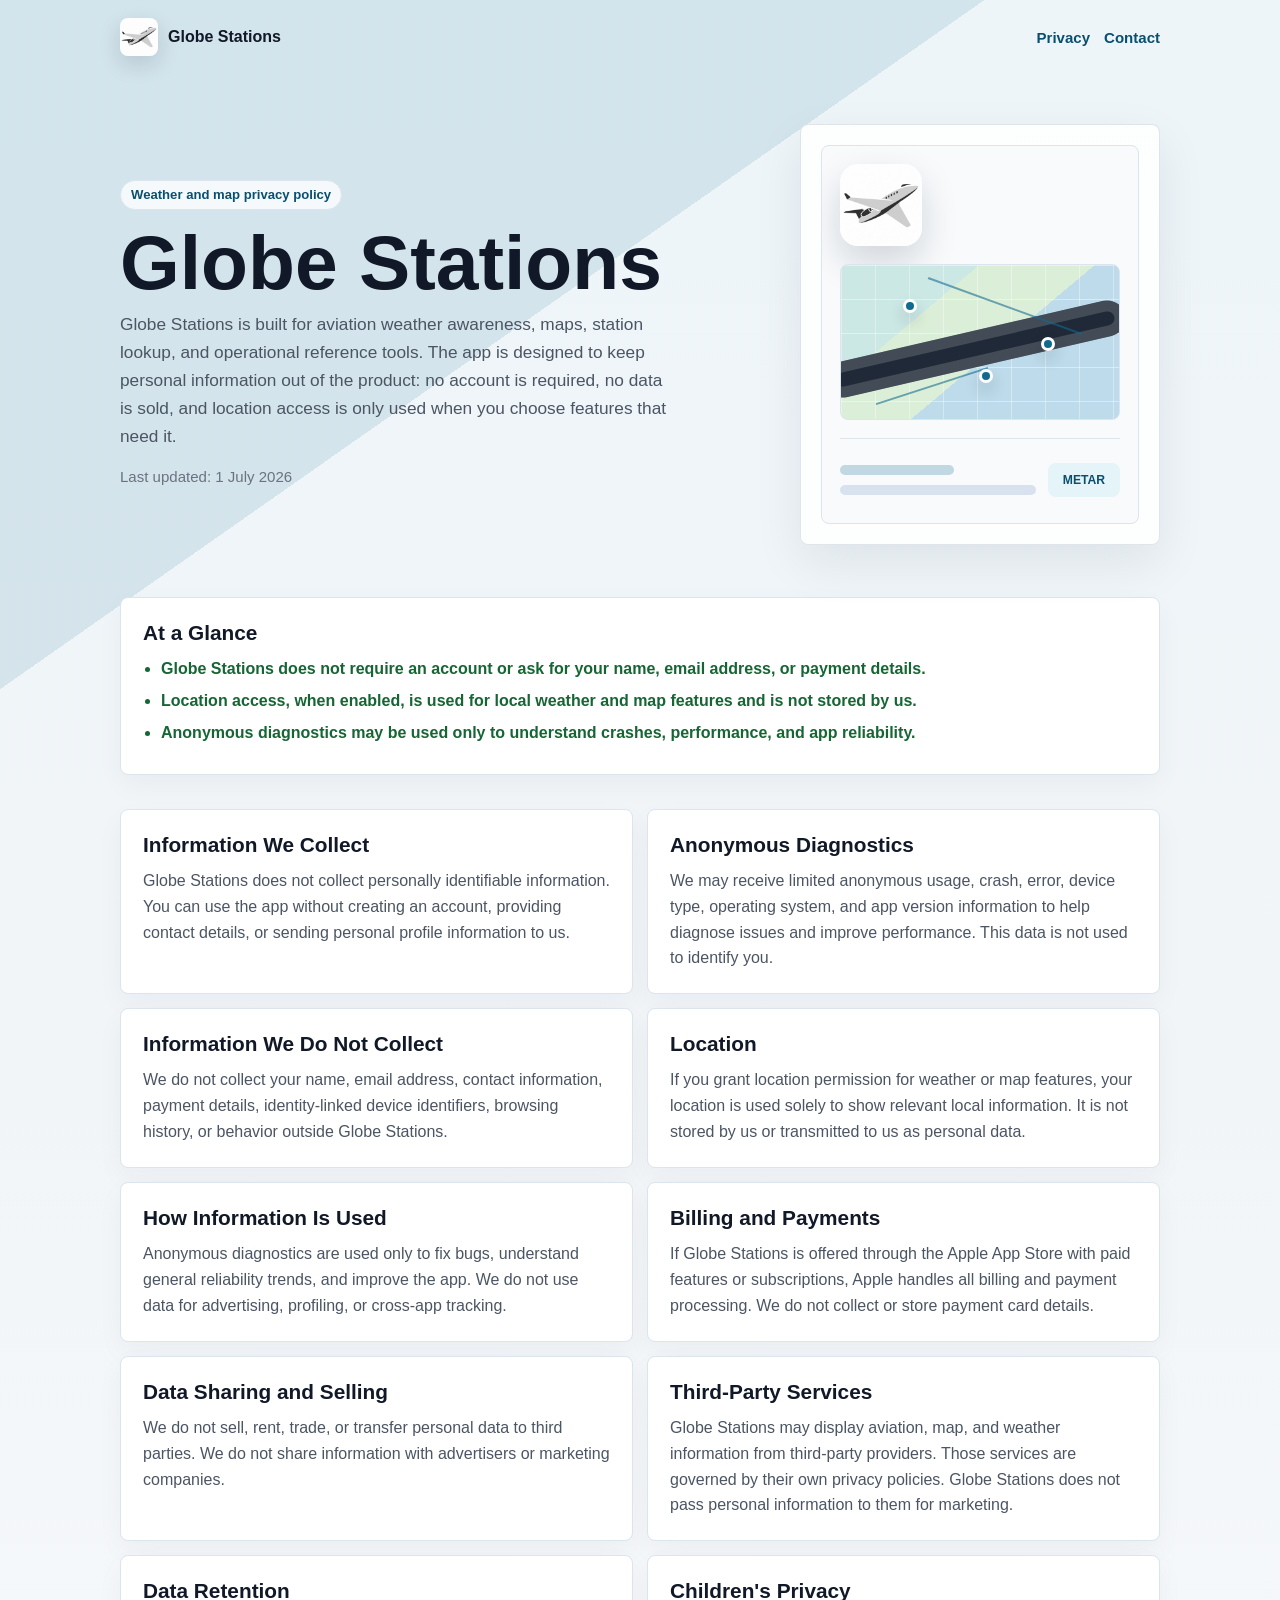
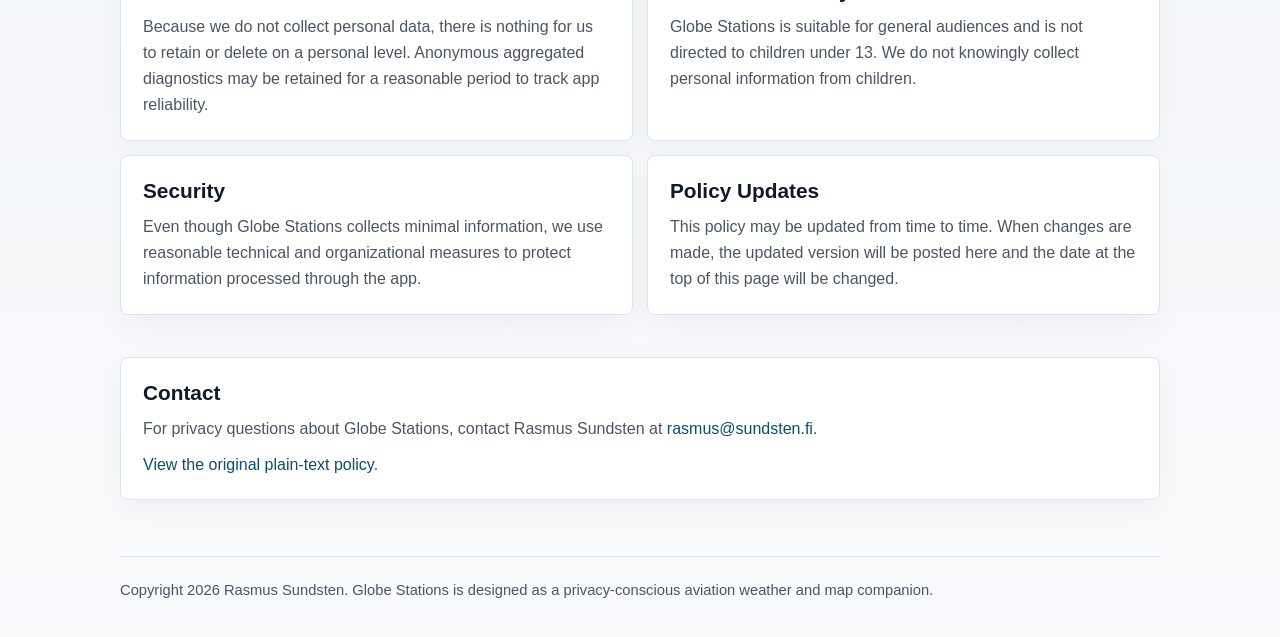
==== index.html @ 16907d54 "Add Globe Stations privacy landing page" ====
<!doctype html>
<html lang="en">
<head>
  <meta charset="utf-8">
  <meta name="viewport" content="width=device-width, initial-scale=1">
  <meta name="description" content="Globe Stations privacy policy and app information.">
  <title>Globe Stations Privacy Policy</title>
  <link rel="stylesheet" href="./styles.css">
</head>
<body>
  <header class="shell nav">
    <a class="brand" href="./" aria-label="Globe Stations home">
      <img src="./assets/stations-icon.png" alt="">
      <span>Globe Stations</span>
    </a>
    <nav class="nav-links" aria-label="Page">
      <a href="#privacy">Privacy</a>
      <a href="#contact">Contact</a>
    </nav>
  </header>

  <main>
    <section class="shell hero">
      <div class="hero-copy">
        <span class="pill">Weather and map privacy policy</span>
        <h1>Globe Stations</h1>
        <p class="lead">Globe Stations is built for aviation weather awareness, maps, station lookup, and operational reference tools. The app is designed to keep personal information out of the product: no account is required, no data is sold, and location access is only used when you choose features that need it.</p>
        <p class="meta">Last updated: 1 July 2026</p>
      </div>
      <aside class="device" aria-label="Globe Stations app preview">
        <div class="device-screen">
          <img class="app-icon" src="./assets/stations-icon.png" alt="Globe Stations app icon">
          <div class="map-preview" aria-hidden="true">
            <span class="route route-a"></span>
            <span class="route route-b"></span>
            <span class="station station-a"></span>
            <span class="station station-b"></span>
            <span class="station station-c"></span>
          </div>
          <div class="mock-row">
            <div>
              <div class="mock-line short"></div>
              <div class="mock-line"></div>
            </div>
            <div class="mock-badge">METAR</div>
          </div>
        </div>
      </aside>
    </section>

    <section class="shell band">
      <article class="card summary">
        <h2>At a Glance</h2>
        <ul>
          <li>Globe Stations does not require an account or ask for your name, email address, or payment details.</li>
          <li>Location access, when enabled, is used for local weather and map features and is not stored by us.</li>
          <li>Anonymous diagnostics may be used only to understand crashes, performance, and app reliability.</li>
        </ul>
      </article>
    </section>

    <section id="privacy" class="shell policy">
      <div class="grid">
        <article class="card">
          <h2>Information We Collect</h2>
          <p>Globe Stations does not collect personally identifiable information. You can use the app without creating an account, providing contact details, or sending personal profile information to us.</p>
        </article>
        <article class="card">
          <h2>Anonymous Diagnostics</h2>
          <p>We may receive limited anonymous usage, crash, error, device type, operating system, and app version information to help diagnose issues and improve performance. This data is not used to identify you.</p>
        </article>
        <article class="card">
          <h2>Information We Do Not Collect</h2>
          <p>We do not collect your name, email address, contact information, payment details, identity-linked device identifiers, browsing history, or behavior outside Globe Stations.</p>
        </article>
        <article class="card">
          <h2>Location</h2>
          <p>If you grant location permission for weather or map features, your location is used solely to show relevant local information. It is not stored by us or transmitted to us as personal data.</p>
        </article>
        <article class="card">
          <h2>How Information Is Used</h2>
          <p>Anonymous diagnostics are used only to fix bugs, understand general reliability trends, and improve the app. We do not use data for advertising, profiling, or cross-app tracking.</p>
        </article>
        <article class="card">
          <h2>Billing and Payments</h2>
          <p>If Globe Stations is offered through the Apple App Store with paid features or subscriptions, Apple handles all billing and payment processing. We do not collect or store payment card details.</p>
        </article>
        <article class="card">
          <h2>Data Sharing and Selling</h2>
          <p>We do not sell, rent, trade, or transfer personal data to third parties. We do not share information with advertisers or marketing companies.</p>
        </article>
        <article class="card">
          <h2>Third-Party Services</h2>
          <p>Globe Stations may display aviation, map, and weather information from third-party providers. Those services are governed by their own privacy policies. Globe Stations does not pass personal information to them for marketing.</p>
        </article>
        <article class="card">
          <h2>Data Retention</h2>
          <p>Because we do not collect personal data, there is nothing for us to retain or delete on a personal level. Anonymous aggregated diagnostics may be retained for a reasonable period to track app reliability.</p>
        </article>
        <article class="card">
          <h2>Children's Privacy</h2>
          <p>Globe Stations is suitable for general audiences and is not directed to children under 13. We do not knowingly collect personal information from children.</p>
        </article>
        <article class="card">
          <h2>Security</h2>
          <p>Even though Globe Stations collects minimal information, we use reasonable technical and organizational measures to protect information processed through the app.</p>
        </article>
        <article class="card">
          <h2>Policy Updates</h2>
          <p>This policy may be updated from time to time. When changes are made, the updated version will be posted here and the date at the top of this page will be changed.</p>
        </article>
      </div>
    </section>

    <section id="contact" class="shell contact">
      <article class="card">
        <h2>Contact</h2>
        <p>For privacy questions about Globe Stations, contact Rasmus Sundsten at <a href="mailto:rasmus@sundsten.fi">rasmus@sundsten.fi</a>.</p>
        <p class="source-link"><a href="./privacy_policy.txt">View the original plain-text policy</a>.</p>
      </article>
    </section>
  </main>

  <footer class="shell footer">
    <p>Copyright 2026 Rasmus Sundsten. Globe Stations is designed as a privacy-conscious aviation weather and map companion.</p>
  </footer>
</body>
</html>
---- styles.css ----
:root {
  color-scheme: light;
  --bg: #f2f5f8;
  --panel: #ffffff;
  --ink: #111827;
  --muted: #4b5563;
  --soft: #6b7280;
  --line: #dce4ee;
  --accent: #126a8f;
  --accent-strong: #0a4f6f;
  --ok: #166534;
  --sky: #d9edf7;
  --runway: #1f2937;
  --shadow: 0 18px 50px rgba(15, 23, 42, 0.08);
}

* {
  box-sizing: border-box;
}

html {
  scroll-behavior: smooth;
}

body {
  margin: 0;
  font-family: -apple-system, BlinkMacSystemFont, "SF Pro Text", "Segoe UI", Roboto, Arial, sans-serif;
  background:
    linear-gradient(145deg, rgba(18, 106, 143, 0.12) 0 22%, transparent 22% 100%),
    linear-gradient(180deg, #edf5f9 0%, var(--bg) 48%, #f8fafc 100%);
  color: var(--ink);
}

a {
  color: var(--accent-strong);
  text-decoration: none;
}

a:hover {
  text-decoration: underline;
}

.shell {
  width: min(1040px, calc(100% - 32px));
  margin: 0 auto;
}

.nav {
  display: flex;
  align-items: center;
  justify-content: space-between;
  gap: 16px;
  padding: 18px 0;
}

.brand,
.nav-links {
  display: inline-flex;
  align-items: center;
}

.brand {
  gap: 10px;
  color: var(--ink);
  font-weight: 800;
}

.brand img {
  width: 38px;
  height: 38px;
  border-radius: 8px;
  box-shadow: 0 8px 22px rgba(15, 23, 42, 0.14);
}

.nav-links {
  gap: 14px;
  font-size: 0.94rem;
  font-weight: 750;
}

.hero {
  display: grid;
  grid-template-columns: minmax(0, 1.1fr) minmax(260px, 0.9fr);
  gap: 28px;
  align-items: center;
  padding: 50px 0 34px;
}

.hero-copy {
  min-width: 0;
}

.pill {
  display: inline-flex;
  align-items: center;
  min-height: 30px;
  padding: 0 10px;
  border: 1px solid var(--line);
  border-radius: 999px;
  background: rgba(255, 255, 255, 0.78);
  color: var(--accent-strong);
  font-size: 0.82rem;
  font-weight: 800;
}

h1 {
  margin: 16px 0 12px;
  font-size: clamp(2.35rem, 6vw, 4.8rem);
  line-height: 0.95;
  letter-spacing: 0;
}

h2 {
  margin: 0 0 10px;
  font-size: 1.3rem;
  line-height: 1.25;
}

p,
li {
  color: var(--muted);
  line-height: 1.62;
}

p {
  margin: 0;
}

.lead {
  max-width: 680px;
  font-size: 1.08rem;
}

.meta {
  margin-top: 14px;
  color: var(--soft);
  font-size: 0.94rem;
}

.device {
  justify-self: end;
  width: min(100%, 360px);
  border: 1px solid rgba(148, 163, 184, 0.28);
  border-radius: 8px;
  background: rgba(255, 255, 255, 0.84);
  box-shadow: var(--shadow);
  padding: 20px;
}

.device-screen {
  overflow: hidden;
  border: 1px solid var(--line);
  border-radius: 8px;
  background: #f8fafc;
  padding: 18px;
}

.app-icon {
  width: 82px;
  height: 82px;
  border-radius: 18px;
  display: block;
  margin-bottom: 18px;
  box-shadow: 0 16px 36px rgba(15, 23, 42, 0.16);
}

.map-preview {
  position: relative;
  min-height: 156px;
  overflow: hidden;
  border: 1px solid var(--line);
  border-radius: 8px;
  background:
    linear-gradient(90deg, rgba(255, 255, 255, 0.36) 1px, transparent 1px),
    linear-gradient(rgba(255, 255, 255, 0.42) 1px, transparent 1px),
    linear-gradient(140deg, #cbe8e5 0 30%, #dbeed7 30% 55%, #bddbea 55% 100%);
  background-size: 34px 34px, 34px 34px, auto;
}

.map-preview::before {
  content: "";
  position: absolute;
  left: -20px;
  right: -10px;
  top: 66px;
  height: 36px;
  transform: rotate(-13deg);
  border-radius: 999px;
  background: var(--runway);
  box-shadow: inset 0 0 0 11px rgba(255, 255, 255, 0.16);
}

.route {
  position: absolute;
  display: block;
  height: 2px;
  border-radius: 999px;
  background: rgba(18, 106, 143, 0.58);
}

.route-a {
  width: 164px;
  left: 82px;
  top: 40px;
  transform: rotate(20deg);
}

.route-b {
  width: 118px;
  left: 32px;
  bottom: 32px;
  transform: rotate(-18deg);
}

.station {
  position: absolute;
  display: block;
  width: 14px;
  height: 14px;
  border: 3px solid #fff;
  border-radius: 999px;
  background: var(--accent);
  box-shadow: 0 8px 16px rgba(15, 23, 42, 0.18);
}

.station-a {
  left: 62px;
  top: 34px;
}

.station-b {
  right: 64px;
  top: 72px;
}

.station-c {
  left: 138px;
  bottom: 36px;
}

.mock-line {
  height: 10px;
  margin: 10px 0;
  border-radius: 999px;
  background: #d8e2ef;
}

.mock-line.short {
  width: 58%;
  background: rgba(18, 106, 143, 0.24);
}

.mock-row {
  display: grid;
  grid-template-columns: 1fr 72px;
  gap: 12px;
  align-items: center;
  margin-top: 18px;
  padding-top: 16px;
  border-top: 1px solid var(--line);
}

.mock-badge {
  min-height: 34px;
  display: grid;
  place-items: center;
  border-radius: 8px;
  background: #e5f4f8;
  color: var(--accent-strong);
  font-size: 0.76rem;
  font-weight: 850;
}

.band {
  padding: 18px 0;
}

.card {
  background: var(--panel);
  border: 1px solid var(--line);
  border-radius: 8px;
  padding: 22px;
  box-shadow: 0 10px 28px rgba(15, 23, 42, 0.04);
}

.summary ul {
  margin: 8px 0 0;
  padding-left: 18px;
}

.summary li {
  margin: 6px 0;
  color: var(--ok);
  font-weight: 700;
}

.grid {
  display: grid;
  grid-template-columns: repeat(2, minmax(0, 1fr));
  gap: 14px;
}

.policy {
  display: grid;
  gap: 14px;
  padding: 16px 0 42px;
}

.contact {
  margin-bottom: 56px;
}

.source-link {
  margin-top: 10px;
}

.footer {
  border-top: 1px solid var(--line);
  padding: 22px 0 34px;
  color: var(--soft);
  font-size: 0.92rem;
}

@media (max-width: 780px) {
  .shell {
    width: min(100% - 28px, 1040px);
  }

  .nav {
    align-items: flex-start;
  }

  .nav-links {
    padding-top: 9px;
  }

  .hero {
    grid-template-columns: 1fr;
    padding-top: 30px;
  }

  .device {
    justify-self: stretch;
    width: 100%;
  }

  .grid {
    grid-template-columns: 1fr;
  }

  h1 {
    font-size: clamp(2.7rem, 14vw, 4.1rem);
  }
}
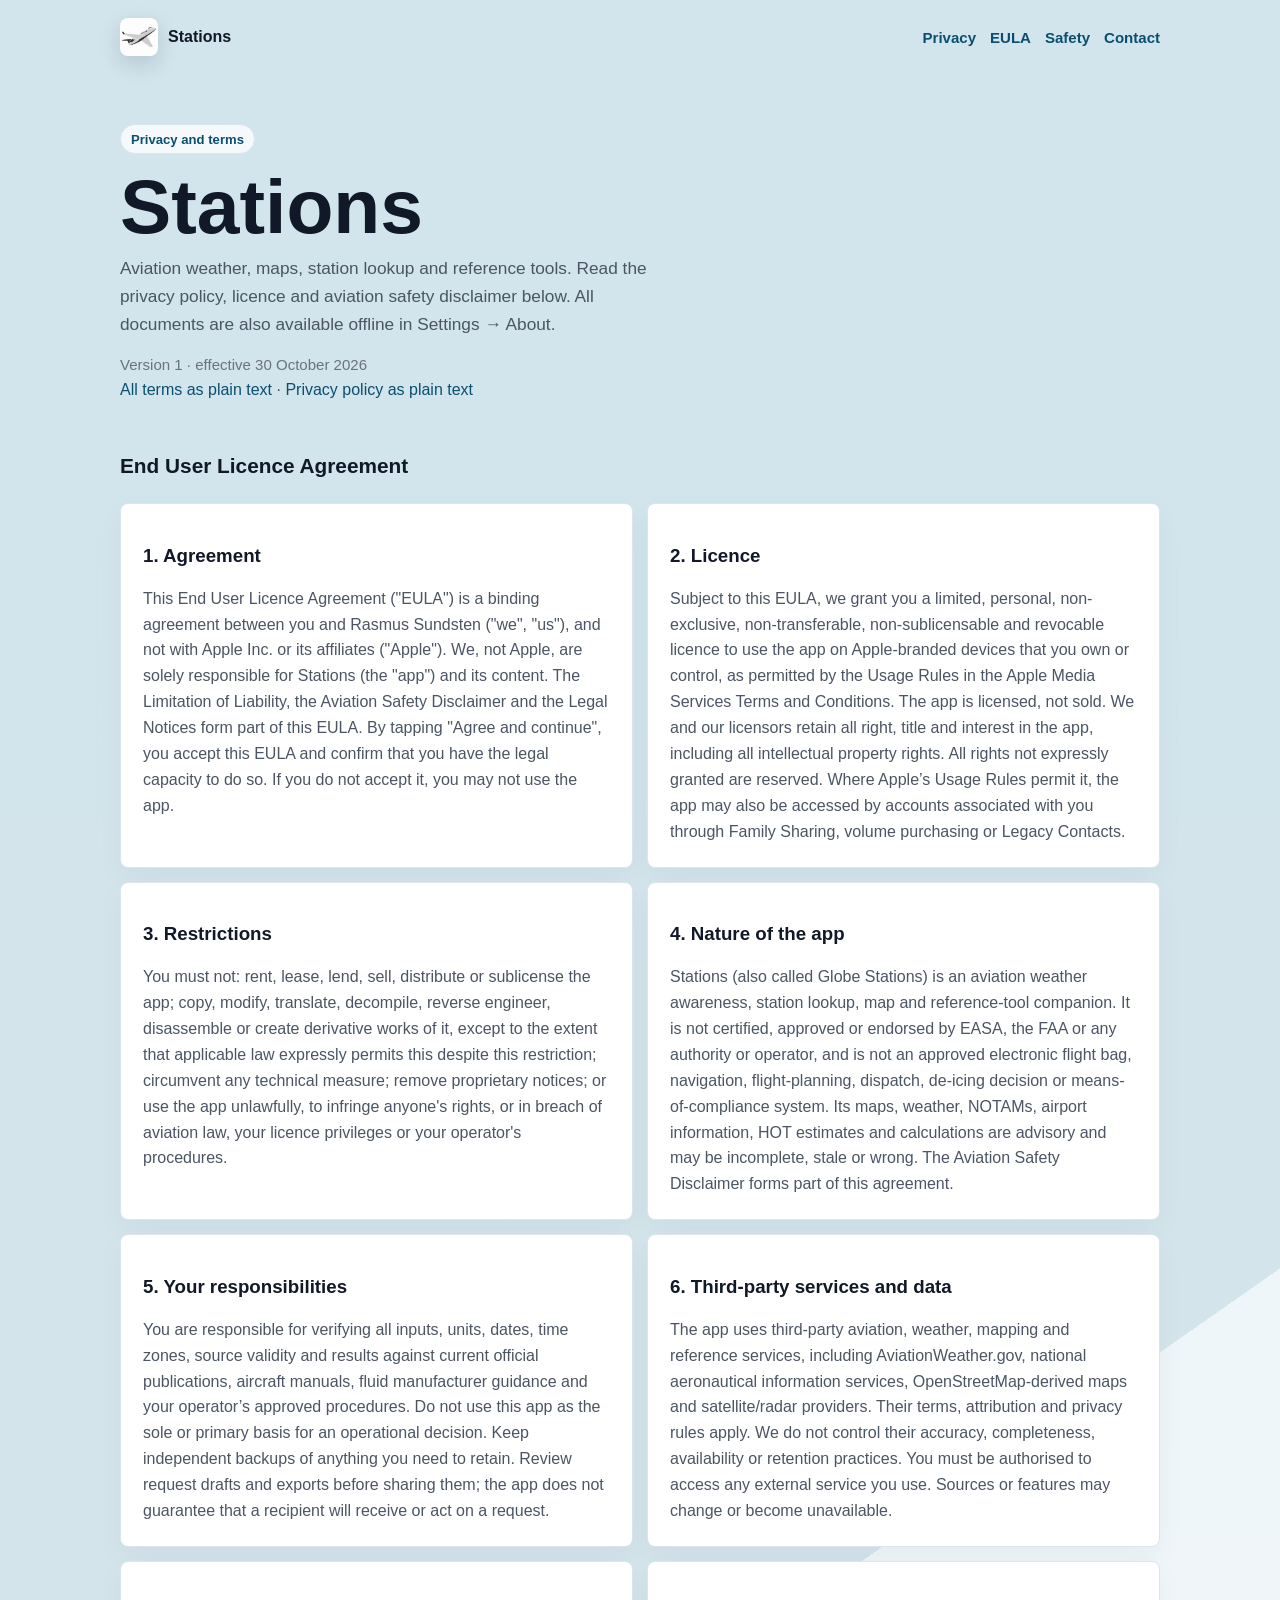
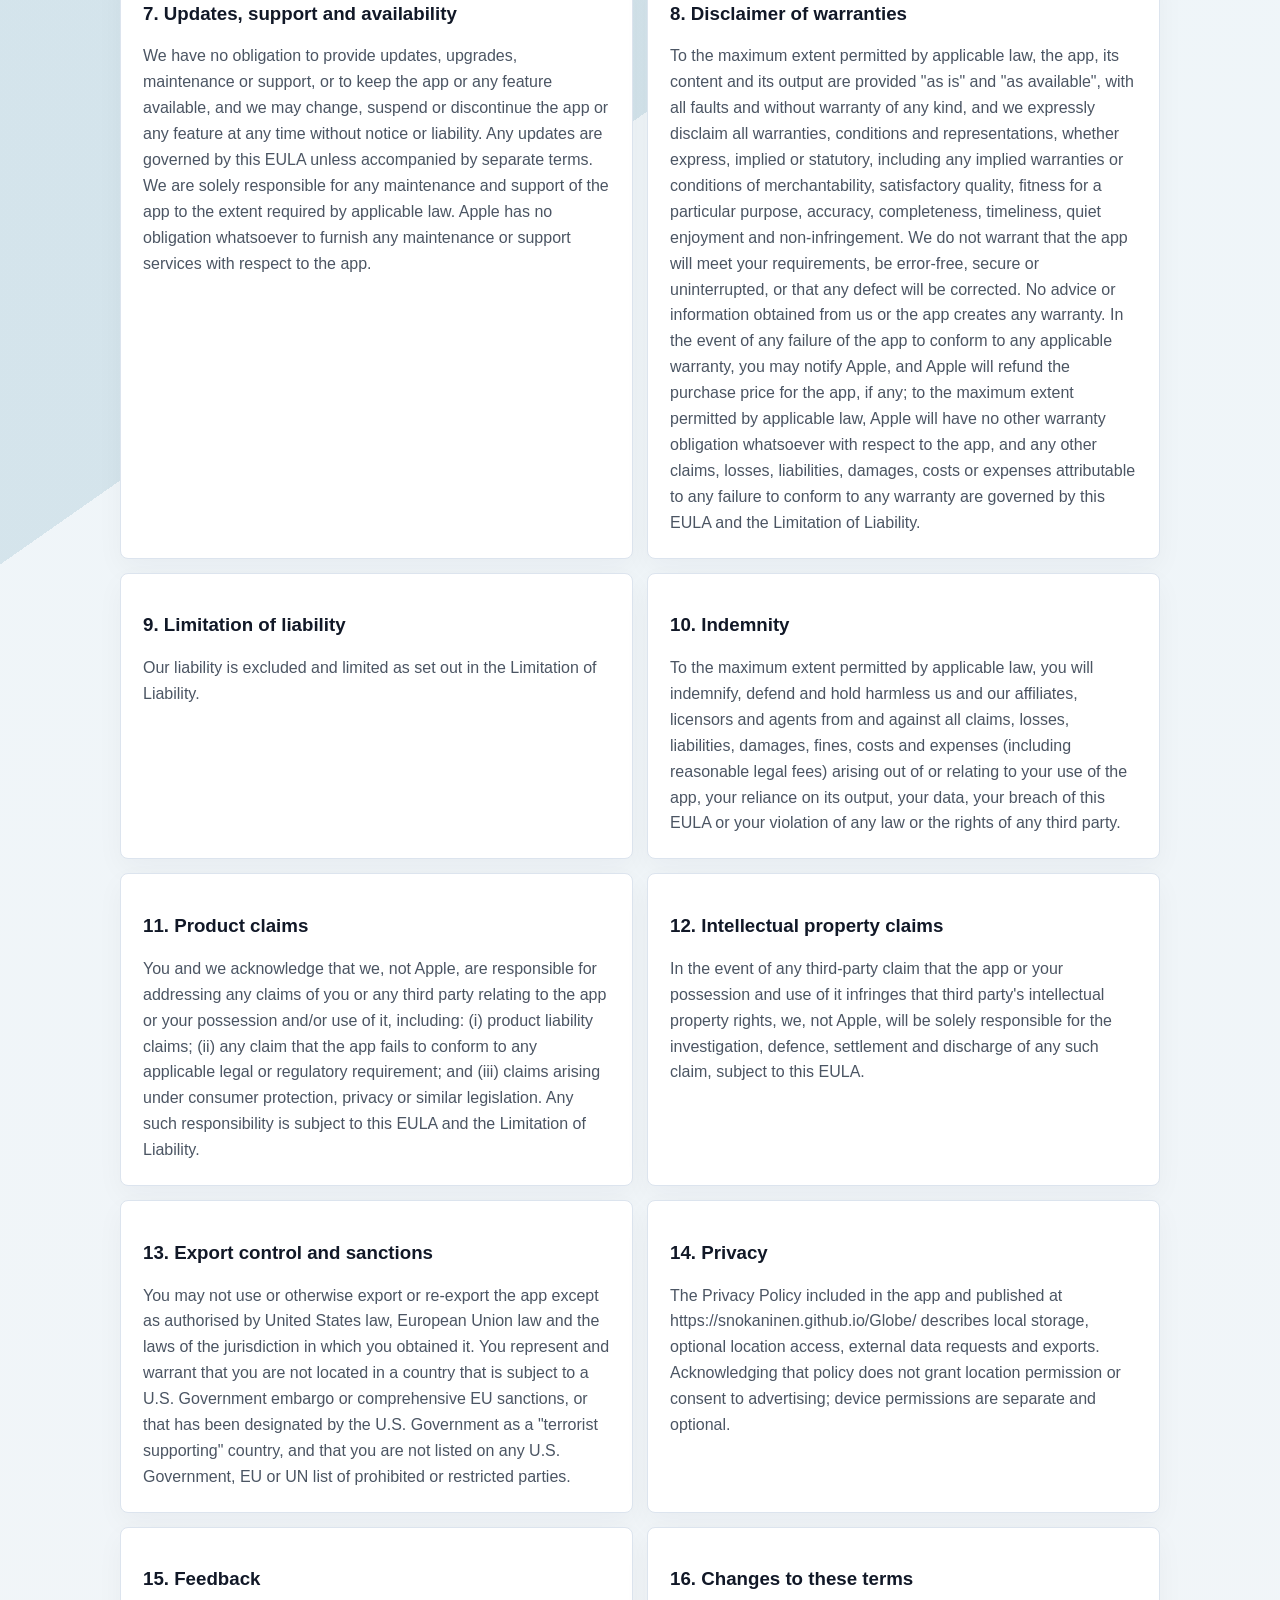
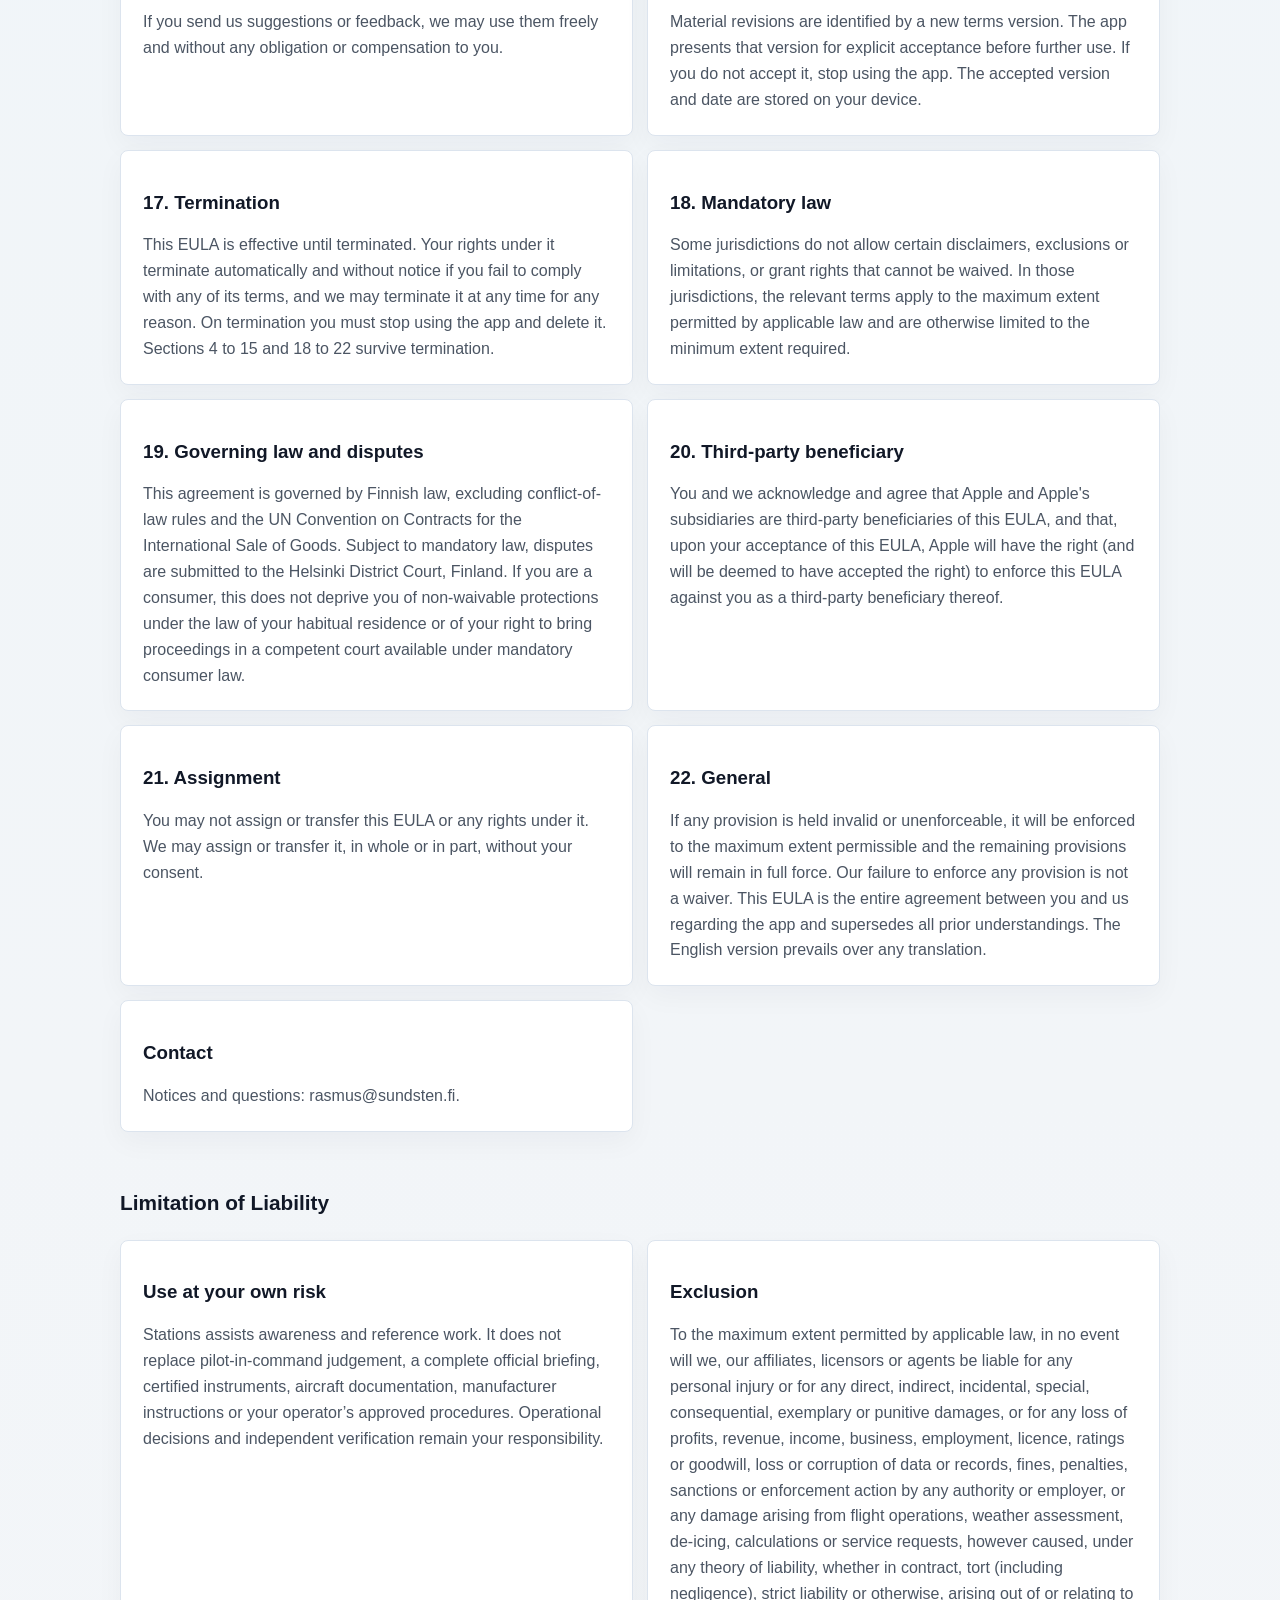
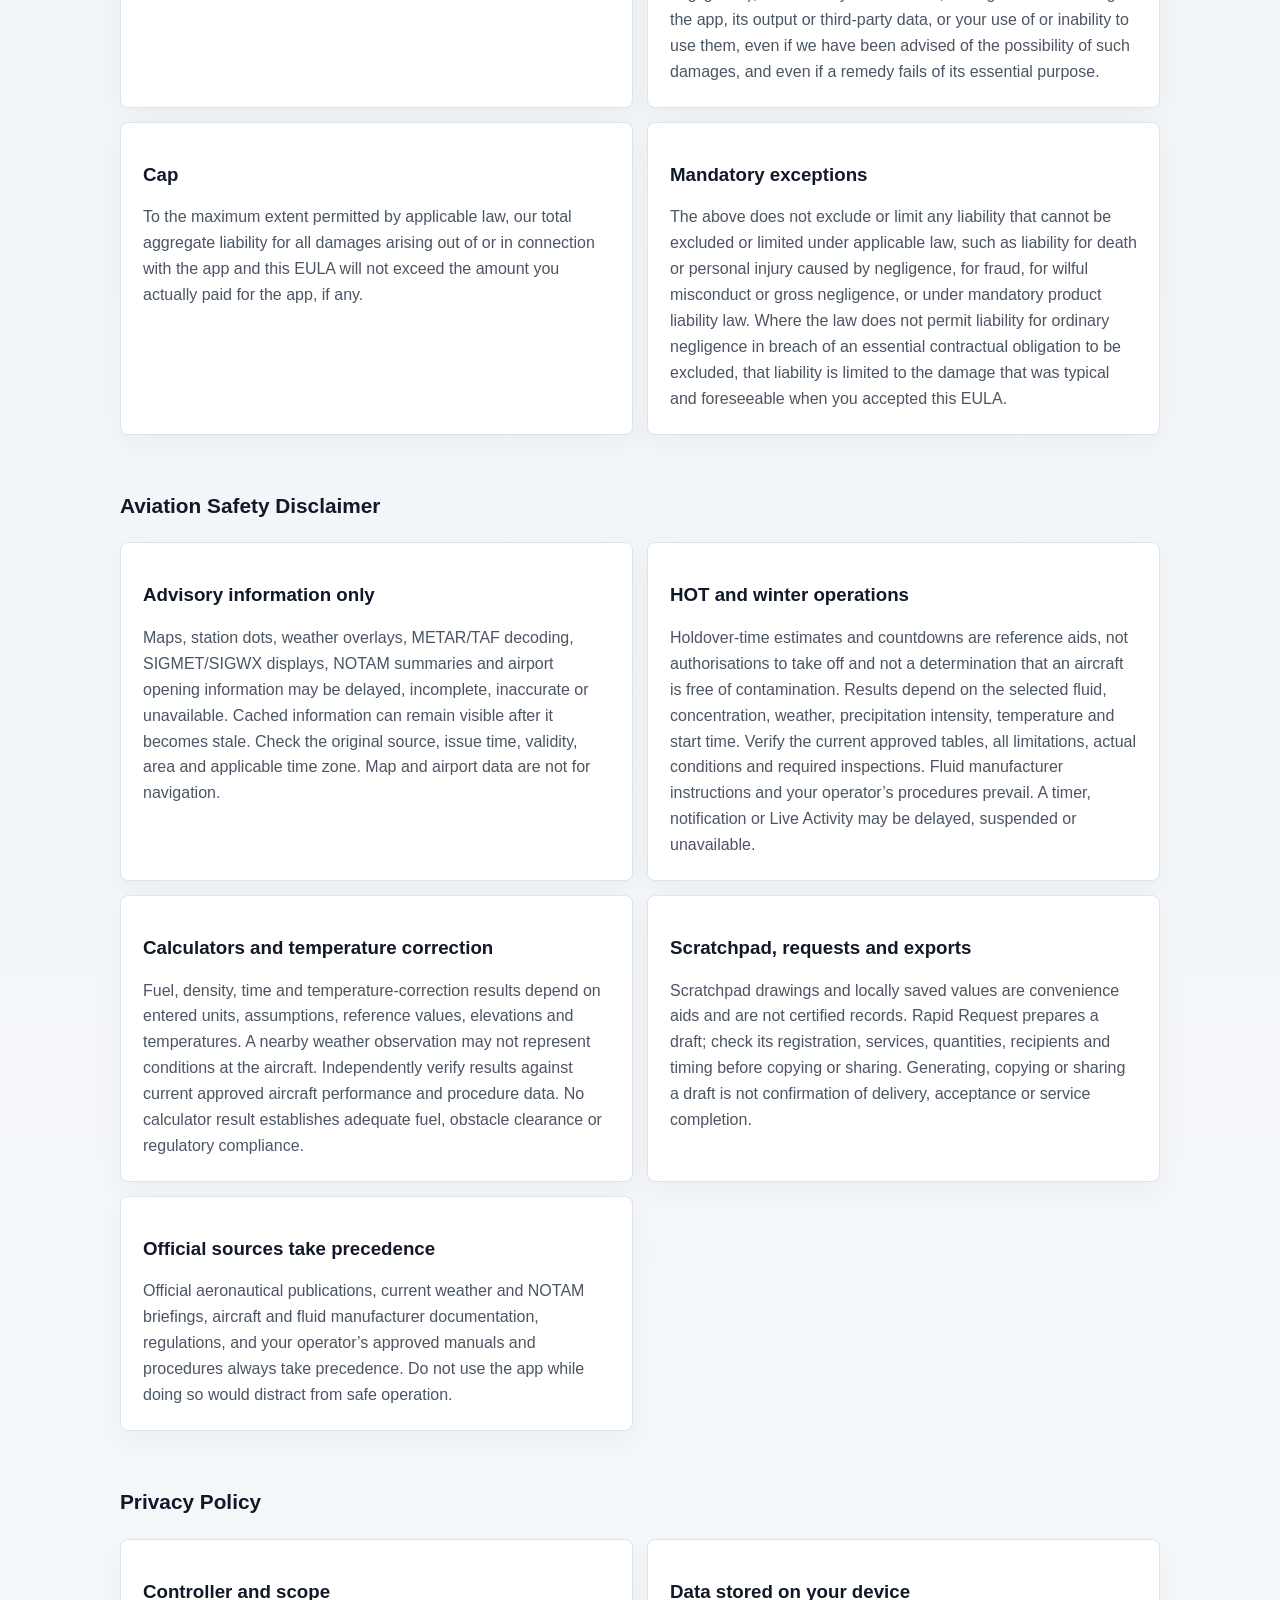
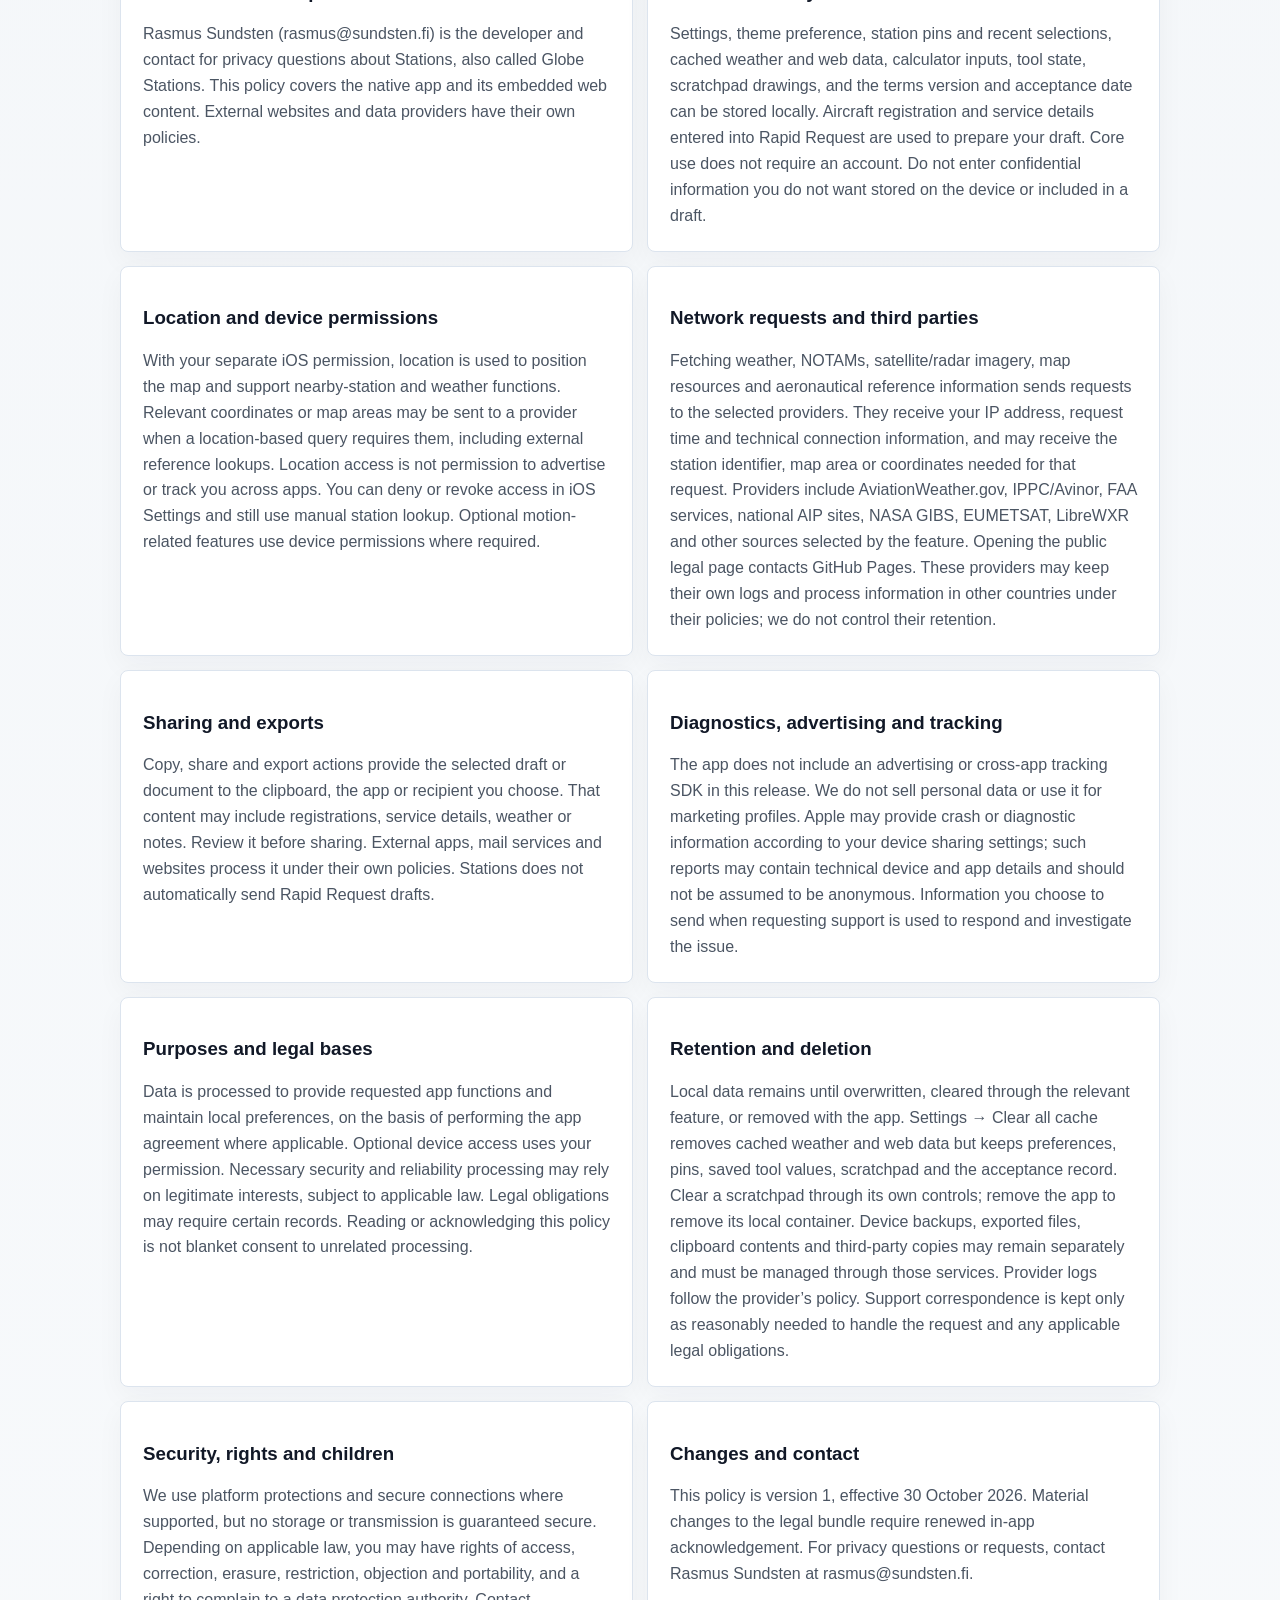
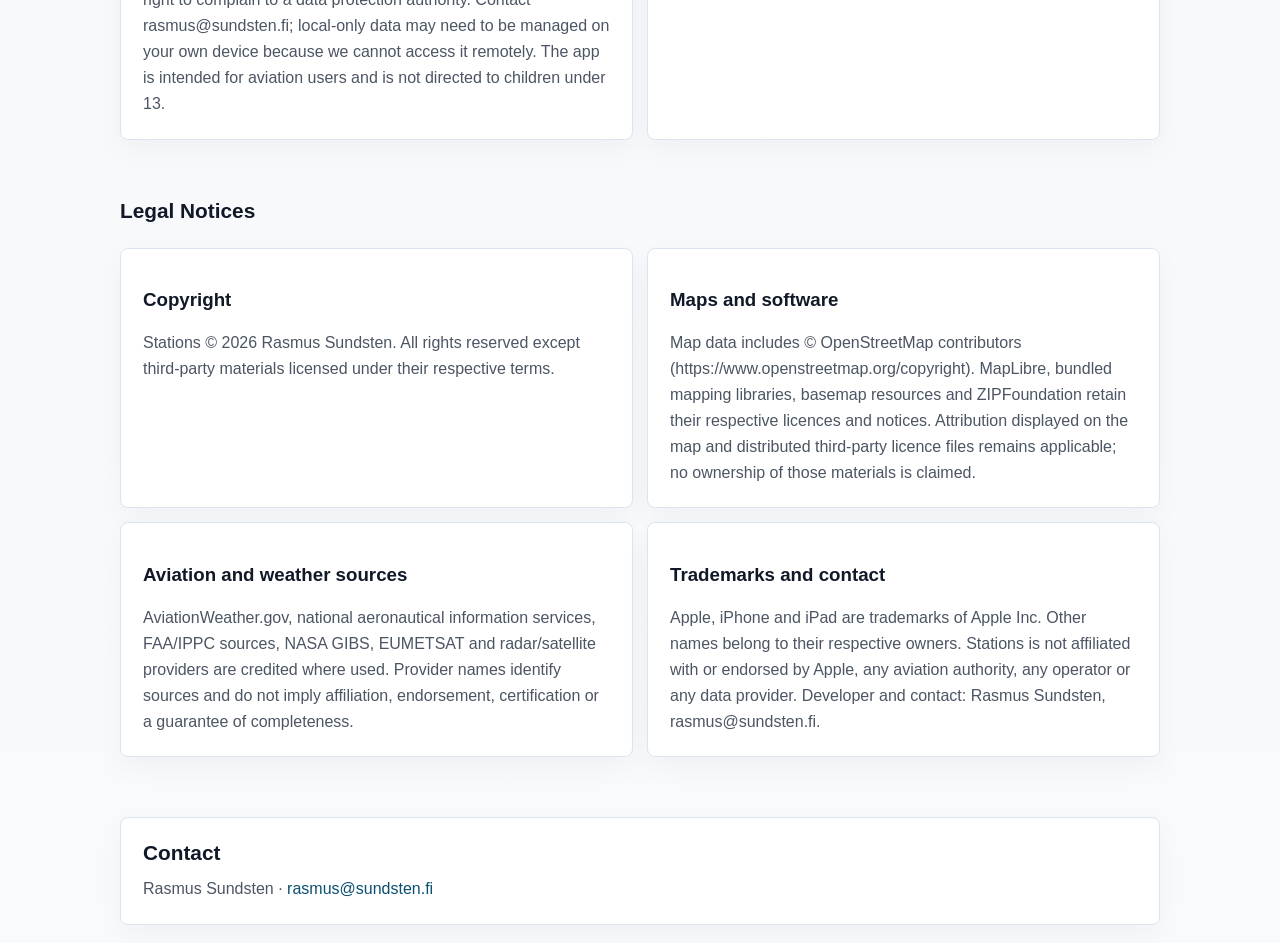
==== commit d9f557c6: "Publish versioned Stations privacy policy, EULA and aviation disclaimer" ====
--- a/index.html
+++ b/index.html
@@ -1,128 +1 @@
-<!doctype html>
-<html lang="en">
-<head>
-  <meta charset="utf-8">
-  <meta name="viewport" content="width=device-width, initial-scale=1">
-  <meta name="description" content="Globe Stations privacy policy and app information.">
-  <title>Globe Stations Privacy Policy</title>
-  <link rel="stylesheet" href="./styles.css">
-</head>
-<body>
-  <header class="shell nav">
-    <a class="brand" href="./" aria-label="Globe Stations home">
-      <img src="./assets/stations-icon.png" alt="">
-      <span>Globe Stations</span>
-    </a>
-    <nav class="nav-links" aria-label="Page">
-      <a href="#privacy">Privacy</a>
-      <a href="#contact">Contact</a>
-    </nav>
-  </header>
-
-  <main>
-    <section class="shell hero">
-      <div class="hero-copy">
-        <span class="pill">Weather and map privacy policy</span>
-        <h1>Globe Stations</h1>
-        <p class="lead">Globe Stations is built for aviation weather awareness, maps, station lookup, and operational reference tools. The app is designed to keep personal information out of the product: no account is required, no data is sold, and location access is only used when you choose features that need it.</p>
-        <p class="meta">Last updated: 1 July 2026</p>
-      </div>
-      <aside class="device" aria-label="Globe Stations app preview">
-        <div class="device-screen">
-          <img class="app-icon" src="./assets/stations-icon.png" alt="Globe Stations app icon">
-          <div class="map-preview" aria-hidden="true">
-            <span class="route route-a"></span>
-            <span class="route route-b"></span>
-            <span class="station station-a"></span>
-            <span class="station station-b"></span>
-            <span class="station station-c"></span>
-          </div>
-          <div class="mock-row">
-            <div>
-              <div class="mock-line short"></div>
-              <div class="mock-line"></div>
-            </div>
-            <div class="mock-badge">METAR</div>
-          </div>
-        </div>
-      </aside>
-    </section>
-
-    <section class="shell band">
-      <article class="card summary">
-        <h2>At a Glance</h2>
-        <ul>
-          <li>Globe Stations does not require an account or ask for your name, email address, or payment details.</li>
-          <li>Location access, when enabled, is used for local weather and map features and is not stored by us.</li>
-          <li>Anonymous diagnostics may be used only to understand crashes, performance, and app reliability.</li>
-        </ul>
-      </article>
-    </section>
-
-    <section id="privacy" class="shell policy">
-      <div class="grid">
-        <article class="card">
-          <h2>Information We Collect</h2>
-          <p>Globe Stations does not collect personally identifiable information. You can use the app without creating an account, providing contact details, or sending personal profile information to us.</p>
-        </article>
-        <article class="card">
-          <h2>Anonymous Diagnostics</h2>
-          <p>We may receive limited anonymous usage, crash, error, device type, operating system, and app version information to help diagnose issues and improve performance. This data is not used to identify you.</p>
-        </article>
-        <article class="card">
-          <h2>Information We Do Not Collect</h2>
-          <p>We do not collect your name, email address, contact information, payment details, identity-linked device identifiers, browsing history, or behavior outside Globe Stations.</p>
-        </article>
-        <article class="card">
-          <h2>Location</h2>
-          <p>If you grant location permission for weather or map features, your location is used solely to show relevant local information. It is not stored by us or transmitted to us as personal data.</p>
-        </article>
-        <article class="card">
-          <h2>How Information Is Used</h2>
-          <p>Anonymous diagnostics are used only to fix bugs, understand general reliability trends, and improve the app. We do not use data for advertising, profiling, or cross-app tracking.</p>
-        </article>
-        <article class="card">
-          <h2>Billing and Payments</h2>
-          <p>If Globe Stations is offered through the Apple App Store with paid features or subscriptions, Apple handles all billing and payment processing. We do not collect or store payment card details.</p>
-        </article>
-        <article class="card">
-          <h2>Data Sharing and Selling</h2>
-          <p>We do not sell, rent, trade, or transfer personal data to third parties. We do not share information with advertisers or marketing companies.</p>
-        </article>
-        <article class="card">
-          <h2>Third-Party Services</h2>
-          <p>Globe Stations may display aviation, map, and weather information from third-party providers. Those services are governed by their own privacy policies. Globe Stations does not pass personal information to them for marketing.</p>
-        </article>
-        <article class="card">
-          <h2>Data Retention</h2>
-          <p>Because we do not collect personal data, there is nothing for us to retain or delete on a personal level. Anonymous aggregated diagnostics may be retained for a reasonable period to track app reliability.</p>
-        </article>
-        <article class="card">
-          <h2>Children's Privacy</h2>
-          <p>Globe Stations is suitable for general audiences and is not directed to children under 13. We do not knowingly collect personal information from children.</p>
-        </article>
-        <article class="card">
-          <h2>Security</h2>
-          <p>Even though Globe Stations collects minimal information, we use reasonable technical and organizational measures to protect information processed through the app.</p>
-        </article>
-        <article class="card">
-          <h2>Policy Updates</h2>
-          <p>This policy may be updated from time to time. When changes are made, the updated version will be posted here and the date at the top of this page will be changed.</p>
-        </article>
-      </div>
-    </section>
-
-    <section id="contact" class="shell contact">
-      <article class="card">
-        <h2>Contact</h2>
-        <p>For privacy questions about Globe Stations, contact Rasmus Sundsten at <a href="mailto:rasmus@sundsten.fi">rasmus@sundsten.fi</a>.</p>
-        <p class="source-link"><a href="./privacy_policy.txt">View the original plain-text policy</a>.</p>
-      </article>
-    </section>
-  </main>
-
-  <footer class="shell footer">
-    <p>Copyright 2026 Rasmus Sundsten. Globe Stations is designed as a privacy-conscious aviation weather and map companion.</p>
-  </footer>
-</body>
-</html>
+<!doctype html><html lang="en"><head><meta charset="utf-8"><meta name="viewport" content="width=device-width, initial-scale=1"><meta name="description" content="Stations privacy policy, end user licence agreement and aviation safety disclaimer."><title>Stations — Privacy and Terms</title><link rel="stylesheet" href="./styles.css"></head><body><header class="shell nav"><a class="brand" href="./"><img src="./assets/stations-icon.png" alt=""><span>Stations</span></a><nav class="nav-links" aria-label="Legal documents"><a href="#privacy">Privacy</a><a href="#eula">EULA</a><a href="#safety">Safety</a><a href="#contact">Contact</a></nav></header><main><section class="shell hero"><div class="hero-copy"><span class="pill">Privacy and terms</span><h1>Stations</h1><p class="lead">Aviation weather, maps, station lookup and reference tools. Read the privacy policy, licence and aviation safety disclaimer below. All documents are also available offline in Settings → About.</p><p class="meta">Version 1 · effective 30 October 2026</p><p><a href="./terms.txt">All terms as plain text</a> · <a href="./privacy_policy.txt">Privacy policy as plain text</a></p></div></section><section id="eula" class="shell policy"><h2>End User Licence Agreement</h2><div class="grid"><article class="card"><h3>1. Agreement</h3><p>This End User Licence Agreement (&quot;EULA&quot;) is a binding agreement between you and Rasmus Sundsten (&quot;we&quot;, &quot;us&quot;), and not with Apple Inc. or its affiliates (&quot;Apple&quot;). We, not Apple, are solely responsible for Stations (the &quot;app&quot;) and its content. The Limitation of Liability, the Aviation Safety Disclaimer and the Legal Notices form part of this EULA. By tapping &quot;Agree and continue&quot;, you accept this EULA and confirm that you have the legal capacity to do so. If you do not accept it, you may not use the app.</p></article><article class="card"><h3>2. Licence</h3><p>Subject to this EULA, we grant you a limited, personal, non-exclusive, non-transferable, non-sublicensable and revocable licence to use the app on Apple-branded devices that you own or control, as permitted by the Usage Rules in the Apple Media Services Terms and Conditions. The app is licensed, not sold. We and our licensors retain all right, title and interest in the app, including all intellectual property rights. All rights not expressly granted are reserved. Where Apple’s Usage Rules permit it, the app may also be accessed by accounts associated with you through Family Sharing, volume purchasing or Legacy Contacts.</p></article><article class="card"><h3>3. Restrictions</h3><p>You must not: rent, lease, lend, sell, distribute or sublicense the app; copy, modify, translate, decompile, reverse engineer, disassemble or create derivative works of it, except to the extent that applicable law expressly permits this despite this restriction; circumvent any technical measure; remove proprietary notices; or use the app unlawfully, to infringe anyone&#x27;s rights, or in breach of aviation law, your licence privileges or your operator&#x27;s procedures.</p></article><article class="card"><h3>4. Nature of the app</h3><p>Stations (also called Globe Stations) is an aviation weather awareness, station lookup, map and reference-tool companion. It is not certified, approved or endorsed by EASA, the FAA or any authority or operator, and is not an approved electronic flight bag, navigation, flight-planning, dispatch, de-icing decision or means-of-compliance system. Its maps, weather, NOTAMs, airport information, HOT estimates and calculations are advisory and may be incomplete, stale or wrong. The Aviation Safety Disclaimer forms part of this agreement.</p></article><article class="card"><h3>5. Your responsibilities</h3><p>You are responsible for verifying all inputs, units, dates, time zones, source validity and results against current official publications, aircraft manuals, fluid manufacturer guidance and your operator’s approved procedures. Do not use this app as the sole or primary basis for an operational decision. Keep independent backups of anything you need to retain. Review request drafts and exports before sharing them; the app does not guarantee that a recipient will receive or act on a request.</p></article><article class="card"><h3>6. Third-party services and data</h3><p>The app uses third-party aviation, weather, mapping and reference services, including AviationWeather.gov, national aeronautical information services, OpenStreetMap-derived maps and satellite/radar providers. Their terms, attribution and privacy rules apply. We do not control their accuracy, completeness, availability or retention practices. You must be authorised to access any external service you use. Sources or features may change or become unavailable.</p></article><article class="card"><h3>7. Updates, support and availability</h3><p>We have no obligation to provide updates, upgrades, maintenance or support, or to keep the app or any feature available, and we may change, suspend or discontinue the app or any feature at any time without notice or liability. Any updates are governed by this EULA unless accompanied by separate terms. We are solely responsible for any maintenance and support of the app to the extent required by applicable law. Apple has no obligation whatsoever to furnish any maintenance or support services with respect to the app.</p></article><article class="card"><h3>8. Disclaimer of warranties</h3><p>To the maximum extent permitted by applicable law, the app, its content and its output are provided &quot;as is&quot; and &quot;as available&quot;, with all faults and without warranty of any kind, and we expressly disclaim all warranties, conditions and representations, whether express, implied or statutory, including any implied warranties or conditions of merchantability, satisfactory quality, fitness for a particular purpose, accuracy, completeness, timeliness, quiet enjoyment and non-infringement. We do not warrant that the app will meet your requirements, be error-free, secure or uninterrupted, or that any defect will be corrected. No advice or information obtained from us or the app creates any warranty. In the event of any failure of the app to conform to any applicable warranty, you may notify Apple, and Apple will refund the purchase price for the app, if any; to the maximum extent permitted by applicable law, Apple will have no other warranty obligation whatsoever with respect to the app, and any other claims, losses, liabilities, damages, costs or expenses attributable to any failure to conform to any warranty are governed by this EULA and the Limitation of Liability.</p></article><article class="card"><h3>9. Limitation of liability</h3><p>Our liability is excluded and limited as set out in the Limitation of Liability.</p></article><article class="card"><h3>10. Indemnity</h3><p>To the maximum extent permitted by applicable law, you will indemnify, defend and hold harmless us and our affiliates, licensors and agents from and against all claims, losses, liabilities, damages, fines, costs and expenses (including reasonable legal fees) arising out of or relating to your use of the app, your reliance on its output, your data, your breach of this EULA or your violation of any law or the rights of any third party.</p></article><article class="card"><h3>11. Product claims</h3><p>You and we acknowledge that we, not Apple, are responsible for addressing any claims of you or any third party relating to the app or your possession and/or use of it, including: (i) product liability claims; (ii) any claim that the app fails to conform to any applicable legal or regulatory requirement; and (iii) claims arising under consumer protection, privacy or similar legislation. Any such responsibility is subject to this EULA and the Limitation of Liability.</p></article><article class="card"><h3>12. Intellectual property claims</h3><p>In the event of any third-party claim that the app or your possession and use of it infringes that third party&#x27;s intellectual property rights, we, not Apple, will be solely responsible for the investigation, defence, settlement and discharge of any such claim, subject to this EULA.</p></article><article class="card"><h3>13. Export control and sanctions</h3><p>You may not use or otherwise export or re-export the app except as authorised by United States law, European Union law and the laws of the jurisdiction in which you obtained it. You represent and warrant that you are not located in a country that is subject to a U.S. Government embargo or comprehensive EU sanctions, or that has been designated by the U.S. Government as a &quot;terrorist supporting&quot; country, and that you are not listed on any U.S. Government, EU or UN list of prohibited or restricted parties.</p></article><article class="card"><h3>14. Privacy</h3><p>The Privacy Policy included in the app and published at https://snokaninen.github.io/Globe/ describes local storage, optional location access, external data requests and exports. Acknowledging that policy does not grant location permission or consent to advertising; device permissions are separate and optional.</p></article><article class="card"><h3>15. Feedback</h3><p>If you send us suggestions or feedback, we may use them freely and without any obligation or compensation to you.</p></article><article class="card"><h3>16. Changes to these terms</h3><p>Material revisions are identified by a new terms version. The app presents that version for explicit acceptance before further use. If you do not accept it, stop using the app. The accepted version and date are stored on your device.</p></article><article class="card"><h3>17. Termination</h3><p>This EULA is effective until terminated. Your rights under it terminate automatically and without notice if you fail to comply with any of its terms, and we may terminate it at any time for any reason. On termination you must stop using the app and delete it. Sections 4 to 15 and 18 to 22 survive termination.</p></article><article class="card"><h3>18. Mandatory law</h3><p>Some jurisdictions do not allow certain disclaimers, exclusions or limitations, or grant rights that cannot be waived. In those jurisdictions, the relevant terms apply to the maximum extent permitted by applicable law and are otherwise limited to the minimum extent required.</p></article><article class="card"><h3>19. Governing law and disputes</h3><p>This agreement is governed by Finnish law, excluding conflict-of-law rules and the UN Convention on Contracts for the International Sale of Goods. Subject to mandatory law, disputes are submitted to the Helsinki District Court, Finland. If you are a consumer, this does not deprive you of non-waivable protections under the law of your habitual residence or of your right to bring proceedings in a competent court available under mandatory consumer law.</p></article><article class="card"><h3>20. Third-party beneficiary</h3><p>You and we acknowledge and agree that Apple and Apple&#x27;s subsidiaries are third-party beneficiaries of this EULA, and that, upon your acceptance of this EULA, Apple will have the right (and will be deemed to have accepted the right) to enforce this EULA against you as a third-party beneficiary thereof.</p></article><article class="card"><h3>21. Assignment</h3><p>You may not assign or transfer this EULA or any rights under it. We may assign or transfer it, in whole or in part, without your consent.</p></article><article class="card"><h3>22. General</h3><p>If any provision is held invalid or unenforceable, it will be enforced to the maximum extent permissible and the remaining provisions will remain in full force. Our failure to enforce any provision is not a waiver. This EULA is the entire agreement between you and us regarding the app and supersedes all prior understandings. The English version prevails over any translation.</p></article><article class="card"><h3>Contact</h3><p>Notices and questions: rasmus@sundsten.fi.</p></article></div></section><section id="liability" class="shell policy"><h2>Limitation of Liability</h2><div class="grid"><article class="card"><h3>Use at your own risk</h3><p>Stations assists awareness and reference work. It does not replace pilot-in-command judgement, a complete official briefing, certified instruments, aircraft documentation, manufacturer instructions or your operator’s approved procedures. Operational decisions and independent verification remain your responsibility.</p></article><article class="card"><h3>Exclusion</h3><p>To the maximum extent permitted by applicable law, in no event will we, our affiliates, licensors or agents be liable for any personal injury or for any direct, indirect, incidental, special, consequential, exemplary or punitive damages, or for any loss of profits, revenue, income, business, employment, licence, ratings or goodwill, loss or corruption of data or records, fines, penalties, sanctions or enforcement action by any authority or employer, or any damage arising from flight operations, weather assessment, de-icing, calculations or service requests, however caused, under any theory of liability, whether in contract, tort (including negligence), strict liability or otherwise, arising out of or relating to the app, its output or third-party data, or your use of or inability to use them, even if we have been advised of the possibility of such damages, and even if a remedy fails of its essential purpose.</p></article><article class="card"><h3>Cap</h3><p>To the maximum extent permitted by applicable law, our total aggregate liability for all damages arising out of or in connection with the app and this EULA will not exceed the amount you actually paid for the app, if any.</p></article><article class="card"><h3>Mandatory exceptions</h3><p>The above does not exclude or limit any liability that cannot be excluded or limited under applicable law, such as liability for death or personal injury caused by negligence, for fraud, for wilful misconduct or gross negligence, or under mandatory product liability law. Where the law does not permit liability for ordinary negligence in breach of an essential contractual obligation to be excluded, that liability is limited to the damage that was typical and foreseeable when you accepted this EULA.</p></article></div></section><section id="safety" class="shell policy"><h2>Aviation Safety Disclaimer</h2><div class="grid"><article class="card"><h3>Advisory information only</h3><p>Maps, station dots, weather overlays, METAR/TAF decoding, SIGMET/SIGWX displays, NOTAM summaries and airport opening information may be delayed, incomplete, inaccurate or unavailable. Cached information can remain visible after it becomes stale. Check the original source, issue time, validity, area and applicable time zone. Map and airport data are not for navigation.</p></article><article class="card"><h3>HOT and winter operations</h3><p>Holdover-time estimates and countdowns are reference aids, not authorisations to take off and not a determination that an aircraft is free of contamination. Results depend on the selected fluid, concentration, weather, precipitation intensity, temperature and start time. Verify the current approved tables, all limitations, actual conditions and required inspections. Fluid manufacturer instructions and your operator’s procedures prevail. A timer, notification or Live Activity may be delayed, suspended or unavailable.</p></article><article class="card"><h3>Calculators and temperature correction</h3><p>Fuel, density, time and temperature-correction results depend on entered units, assumptions, reference values, elevations and temperatures. A nearby weather observation may not represent conditions at the aircraft. Independently verify results against current approved aircraft performance and procedure data. No calculator result establishes adequate fuel, obstacle clearance or regulatory compliance.</p></article><article class="card"><h3>Scratchpad, requests and exports</h3><p>Scratchpad drawings and locally saved values are convenience aids and are not certified records. Rapid Request prepares a draft; check its registration, services, quantities, recipients and timing before copying or sharing. Generating, copying or sharing a draft is not confirmation of delivery, acceptance or service completion.</p></article><article class="card"><h3>Official sources take precedence</h3><p>Official aeronautical publications, current weather and NOTAM briefings, aircraft and fluid manufacturer documentation, regulations, and your operator’s approved manuals and procedures always take precedence. Do not use the app while doing so would distract from safe operation.</p></article></div></section><section id="privacy" class="shell policy"><h2>Privacy Policy</h2><div class="grid"><article class="card"><h3>Controller and scope</h3><p>Rasmus Sundsten (rasmus@sundsten.fi) is the developer and contact for privacy questions about Stations, also called Globe Stations. This policy covers the native app and its embedded web content. External websites and data providers have their own policies.</p></article><article class="card"><h3>Data stored on your device</h3><p>Settings, theme preference, station pins and recent selections, cached weather and web data, calculator inputs, tool state, scratchpad drawings, and the terms version and acceptance date can be stored locally. Aircraft registration and service details entered into Rapid Request are used to prepare your draft. Core use does not require an account. Do not enter confidential information you do not want stored on the device or included in a draft.</p></article><article class="card"><h3>Location and device permissions</h3><p>With your separate iOS permission, location is used to position the map and support nearby-station and weather functions. Relevant coordinates or map areas may be sent to a provider when a location-based query requires them, including external reference lookups. Location access is not permission to advertise or track you across apps. You can deny or revoke access in iOS Settings and still use manual station lookup. Optional motion-related features use device permissions where required.</p></article><article class="card"><h3>Network requests and third parties</h3><p>Fetching weather, NOTAMs, satellite/radar imagery, map resources and aeronautical reference information sends requests to the selected providers. They receive your IP address, request time and technical connection information, and may receive the station identifier, map area or coordinates needed for that request. Providers include AviationWeather.gov, IPPC/Avinor, FAA services, national AIP sites, NASA GIBS, EUMETSAT, LibreWXR and other sources selected by the feature. Opening the public legal page contacts GitHub Pages. These providers may keep their own logs and process information in other countries under their policies; we do not control their retention.</p></article><article class="card"><h3>Sharing and exports</h3><p>Copy, share and export actions provide the selected draft or document to the clipboard, the app or recipient you choose. That content may include registrations, service details, weather or notes. Review it before sharing. External apps, mail services and websites process it under their own policies. Stations does not automatically send Rapid Request drafts.</p></article><article class="card"><h3>Diagnostics, advertising and tracking</h3><p>The app does not include an advertising or cross-app tracking SDK in this release. We do not sell personal data or use it for marketing profiles. Apple may provide crash or diagnostic information according to your device sharing settings; such reports may contain technical device and app details and should not be assumed to be anonymous. Information you choose to send when requesting support is used to respond and investigate the issue.</p></article><article class="card"><h3>Purposes and legal bases</h3><p>Data is processed to provide requested app functions and maintain local preferences, on the basis of performing the app agreement where applicable. Optional device access uses your permission. Necessary security and reliability processing may rely on legitimate interests, subject to applicable law. Legal obligations may require certain records. Reading or acknowledging this policy is not blanket consent to unrelated processing.</p></article><article class="card"><h3>Retention and deletion</h3><p>Local data remains until overwritten, cleared through the relevant feature, or removed with the app. Settings → Clear all cache removes cached weather and web data but keeps preferences, pins, saved tool values, scratchpad and the acceptance record. Clear a scratchpad through its own controls; remove the app to remove its local container. Device backups, exported files, clipboard contents and third-party copies may remain separately and must be managed through those services. Provider logs follow the provider’s policy. Support correspondence is kept only as reasonably needed to handle the request and any applicable legal obligations.</p></article><article class="card"><h3>Security, rights and children</h3><p>We use platform protections and secure connections where supported, but no storage or transmission is guaranteed secure. Depending on applicable law, you may have rights of access, correction, erasure, restriction, objection and portability, and a right to complain to a data protection authority. Contact rasmus@sundsten.fi; local-only data may need to be managed on your own device because we cannot access it remotely. The app is intended for aviation users and is not directed to children under 13.</p></article><article class="card"><h3>Changes and contact</h3><p>This policy is version 1, effective 30 October 2026. Material changes to the legal bundle require renewed in-app acknowledgement. For privacy questions or requests, contact Rasmus Sundsten at rasmus@sundsten.fi.</p></article></div></section><section id="notices" class="shell policy"><h2>Legal Notices</h2><div class="grid"><article class="card"><h3>Copyright</h3><p>Stations © 2026 Rasmus Sundsten. All rights reserved except third-party materials licensed under their respective terms.</p></article><article class="card"><h3>Maps and software</h3><p>Map data includes © OpenStreetMap contributors (https://www.openstreetmap.org/copyright). MapLibre, bundled mapping libraries, basemap resources and ZIPFoundation retain their respective licences and notices. Attribution displayed on the map and distributed third-party licence files remains applicable; no ownership of those materials is claimed.</p></article><article class="card"><h3>Aviation and weather sources</h3><p>AviationWeather.gov, national aeronautical information services, FAA/IPPC sources, NASA GIBS, EUMETSAT and radar/satellite providers are credited where used. Provider names identify sources and do not imply affiliation, endorsement, certification or a guarantee of completeness.</p></article><article class="card"><h3>Trademarks and contact</h3><p>Apple, iPhone and iPad are trademarks of Apple Inc. Other names belong to their respective owners. Stations is not affiliated with or endorsed by Apple, any aviation authority, any operator or any data provider. Developer and contact: Rasmus Sundsten, rasmus@sundsten.fi.</p></article></div></section><section id="contact" class="shell band"><article class="card"><h2>Contact</h2><p>Rasmus Sundsten · <a href="mailto:rasmus@sundsten.fi">rasmus@sundsten.fi</a></p></article></section></main></body></html>
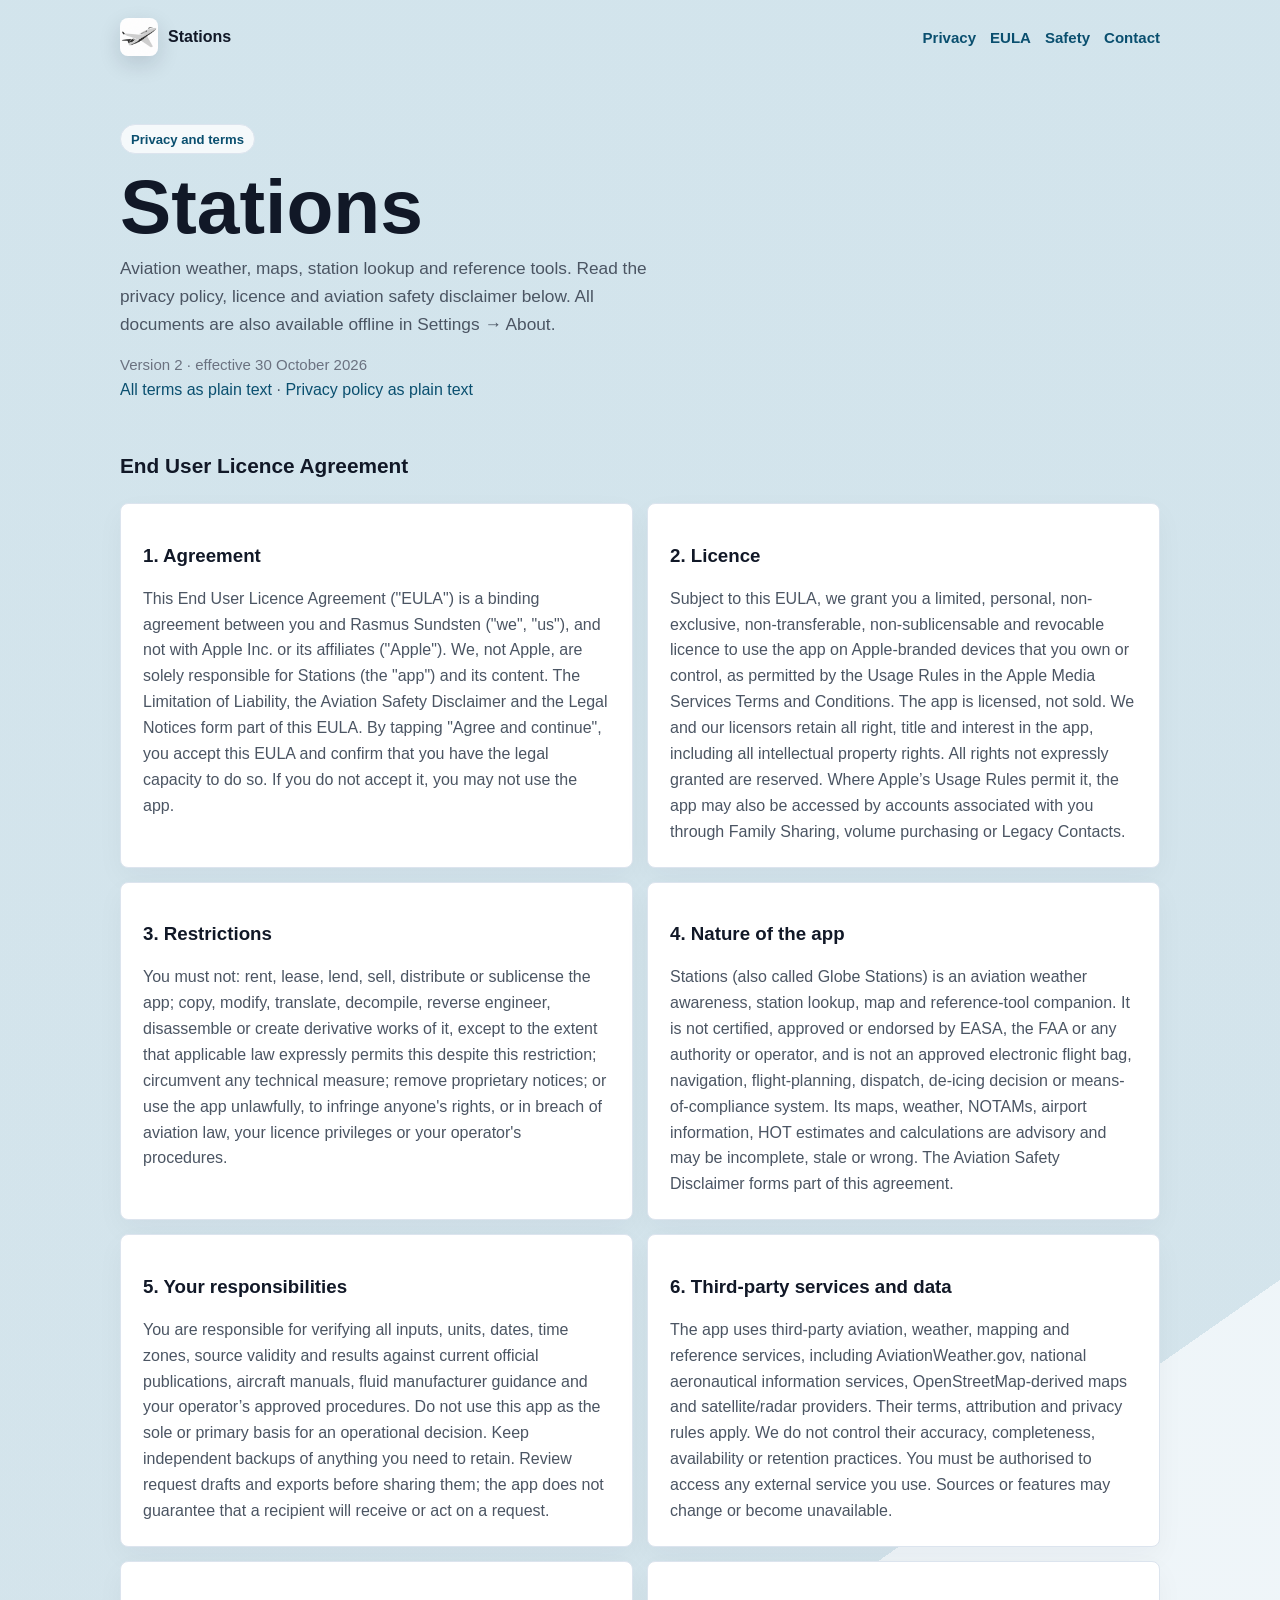
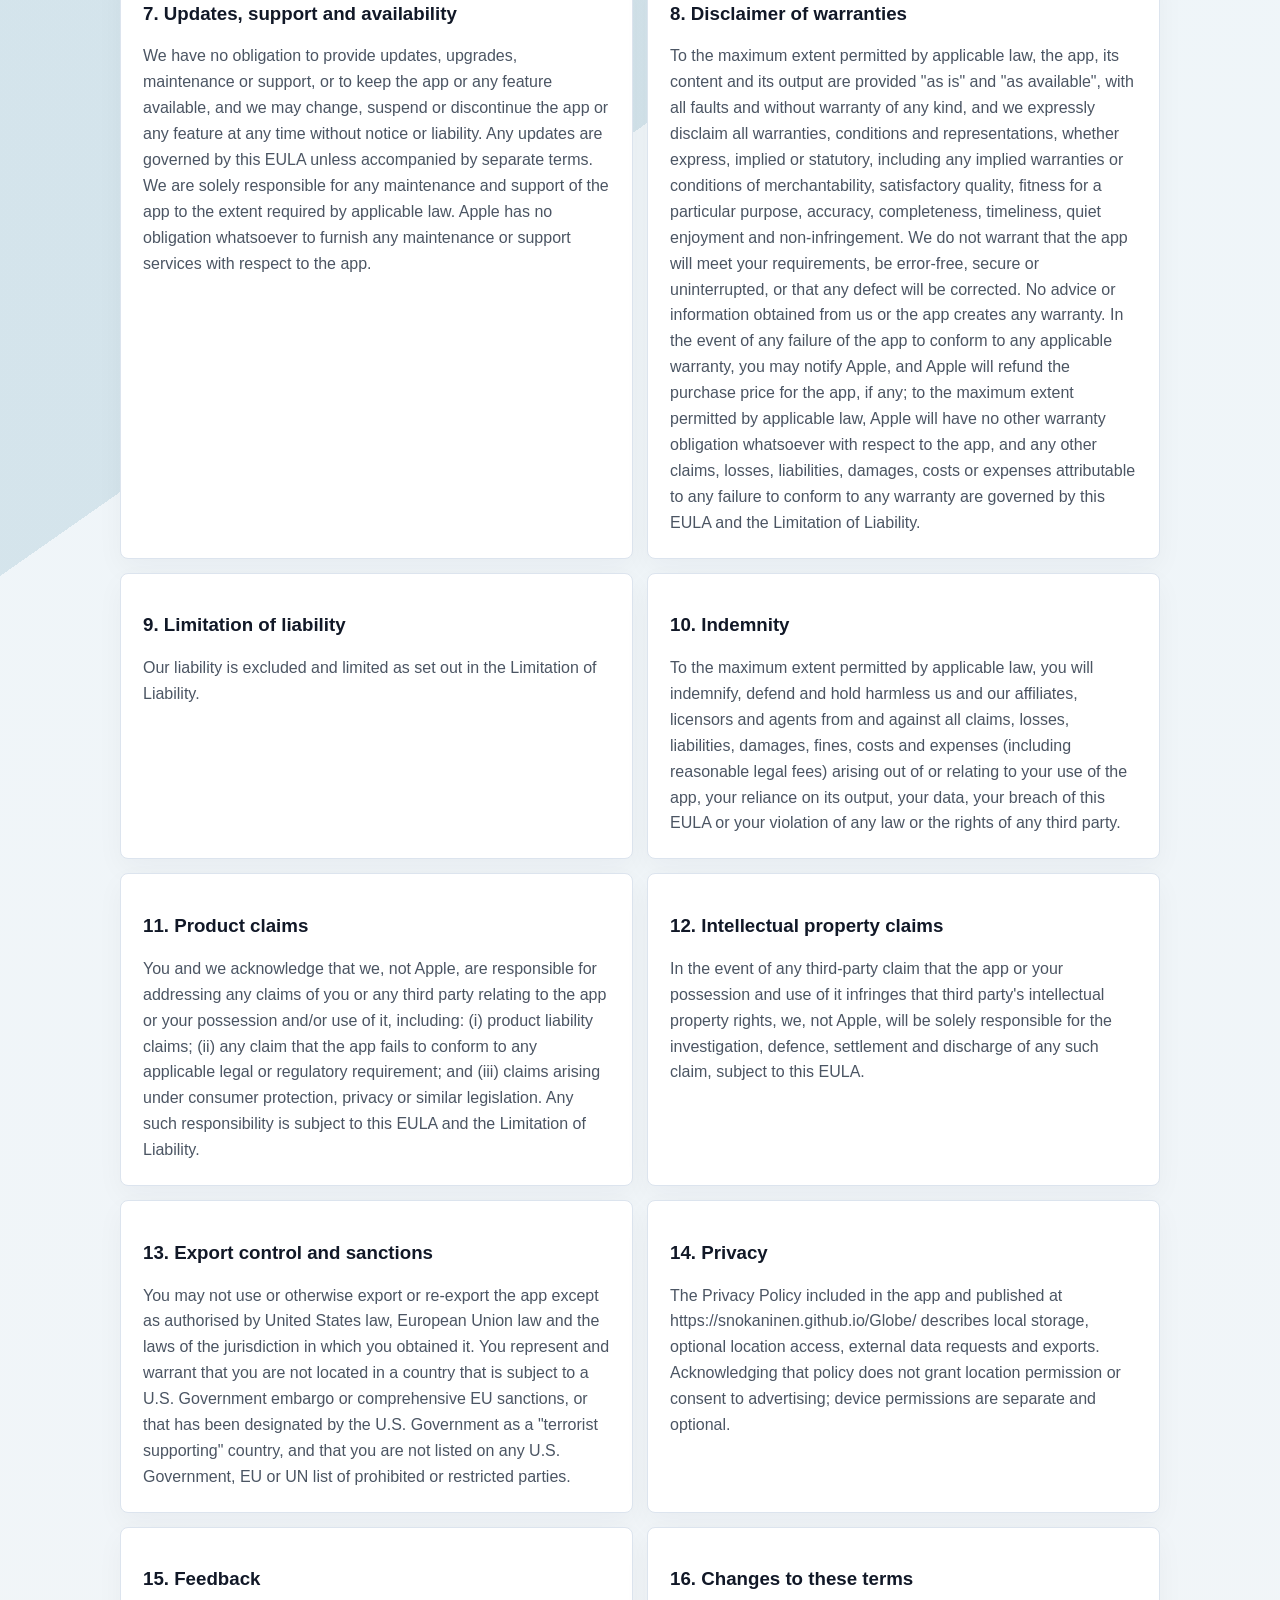
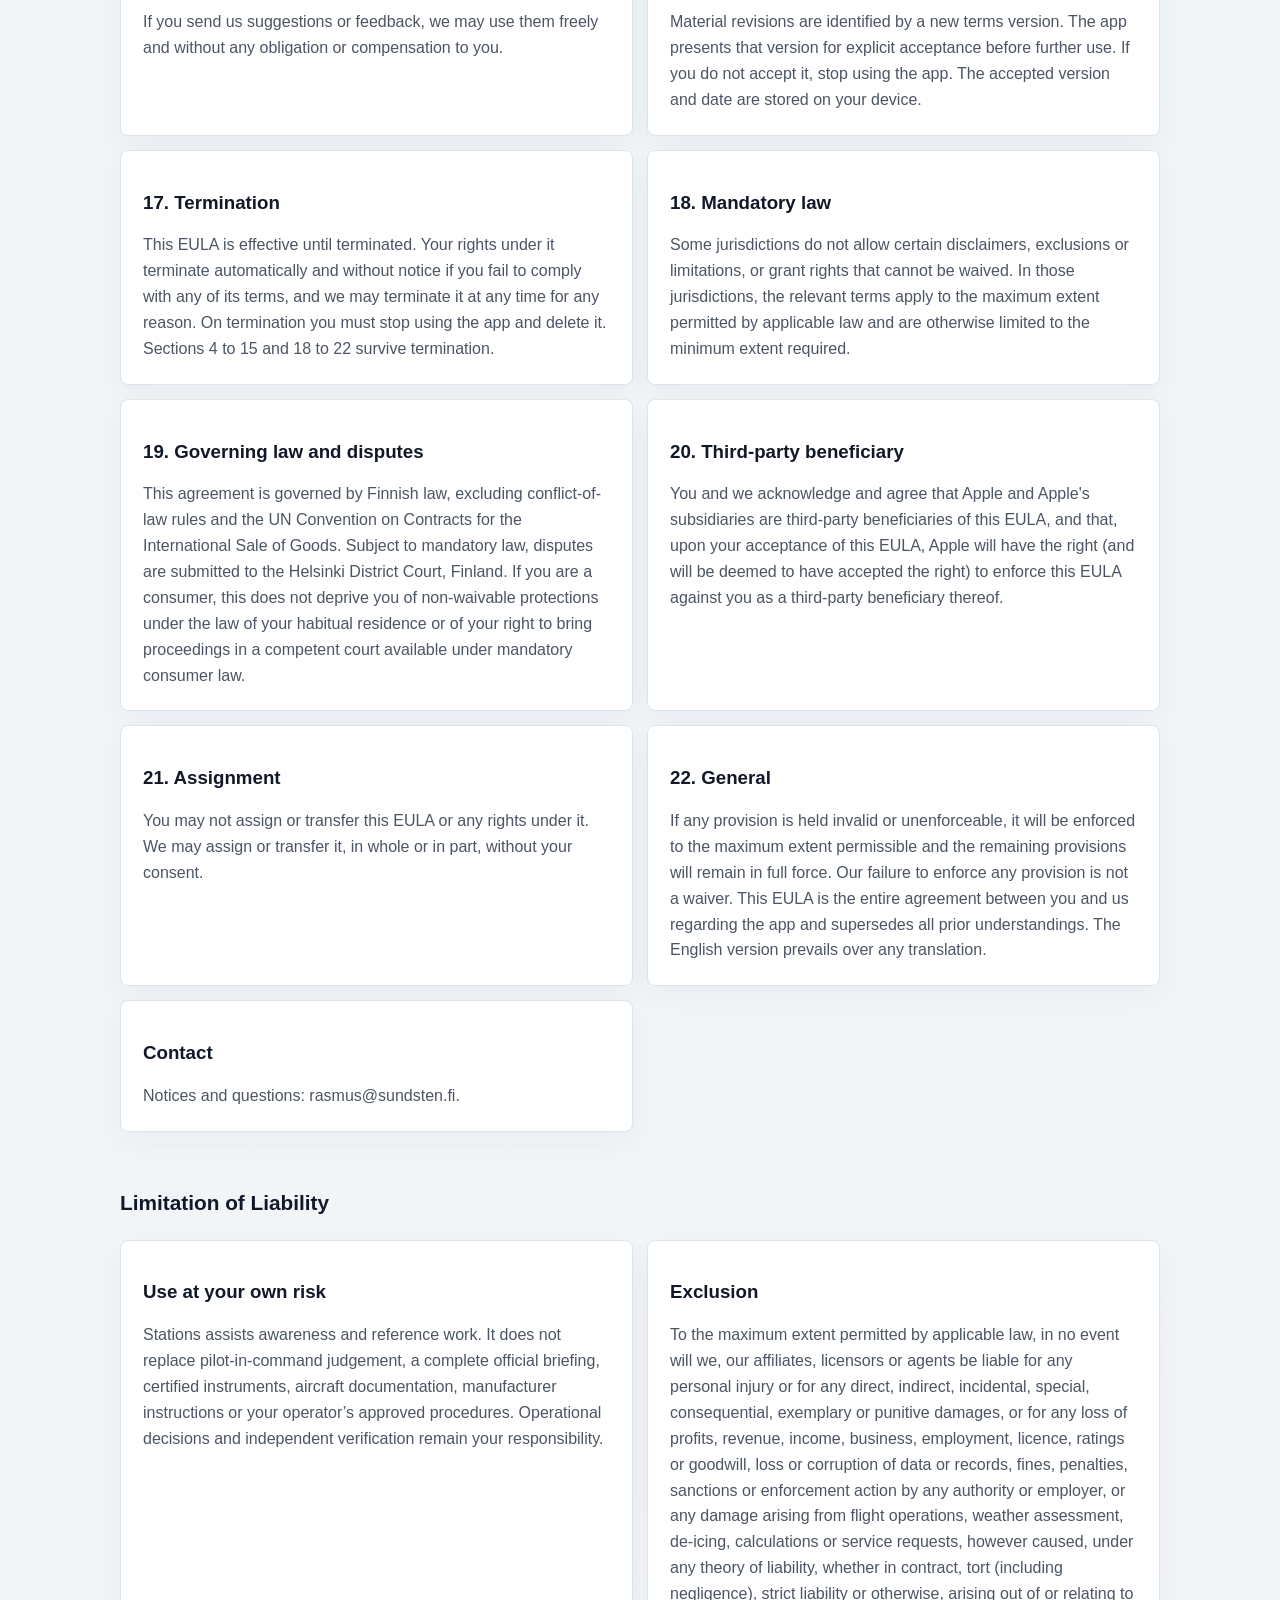
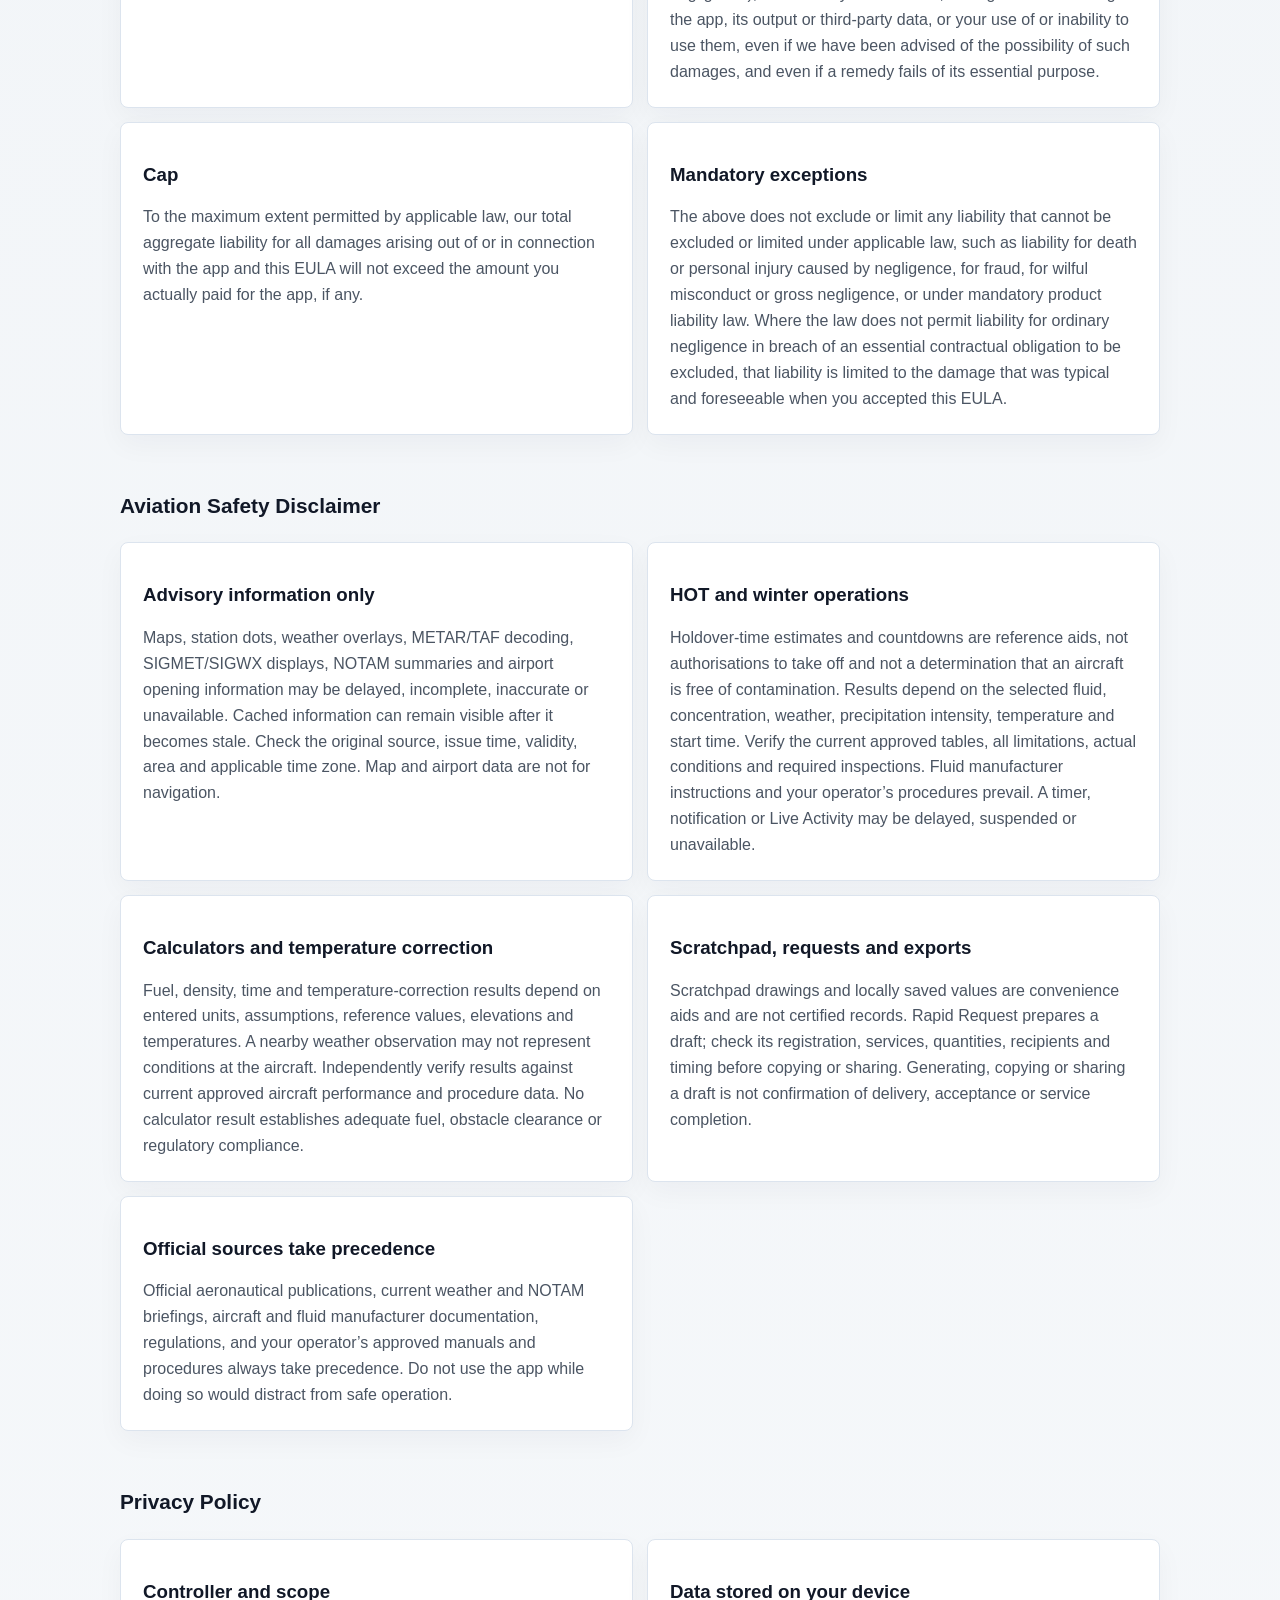
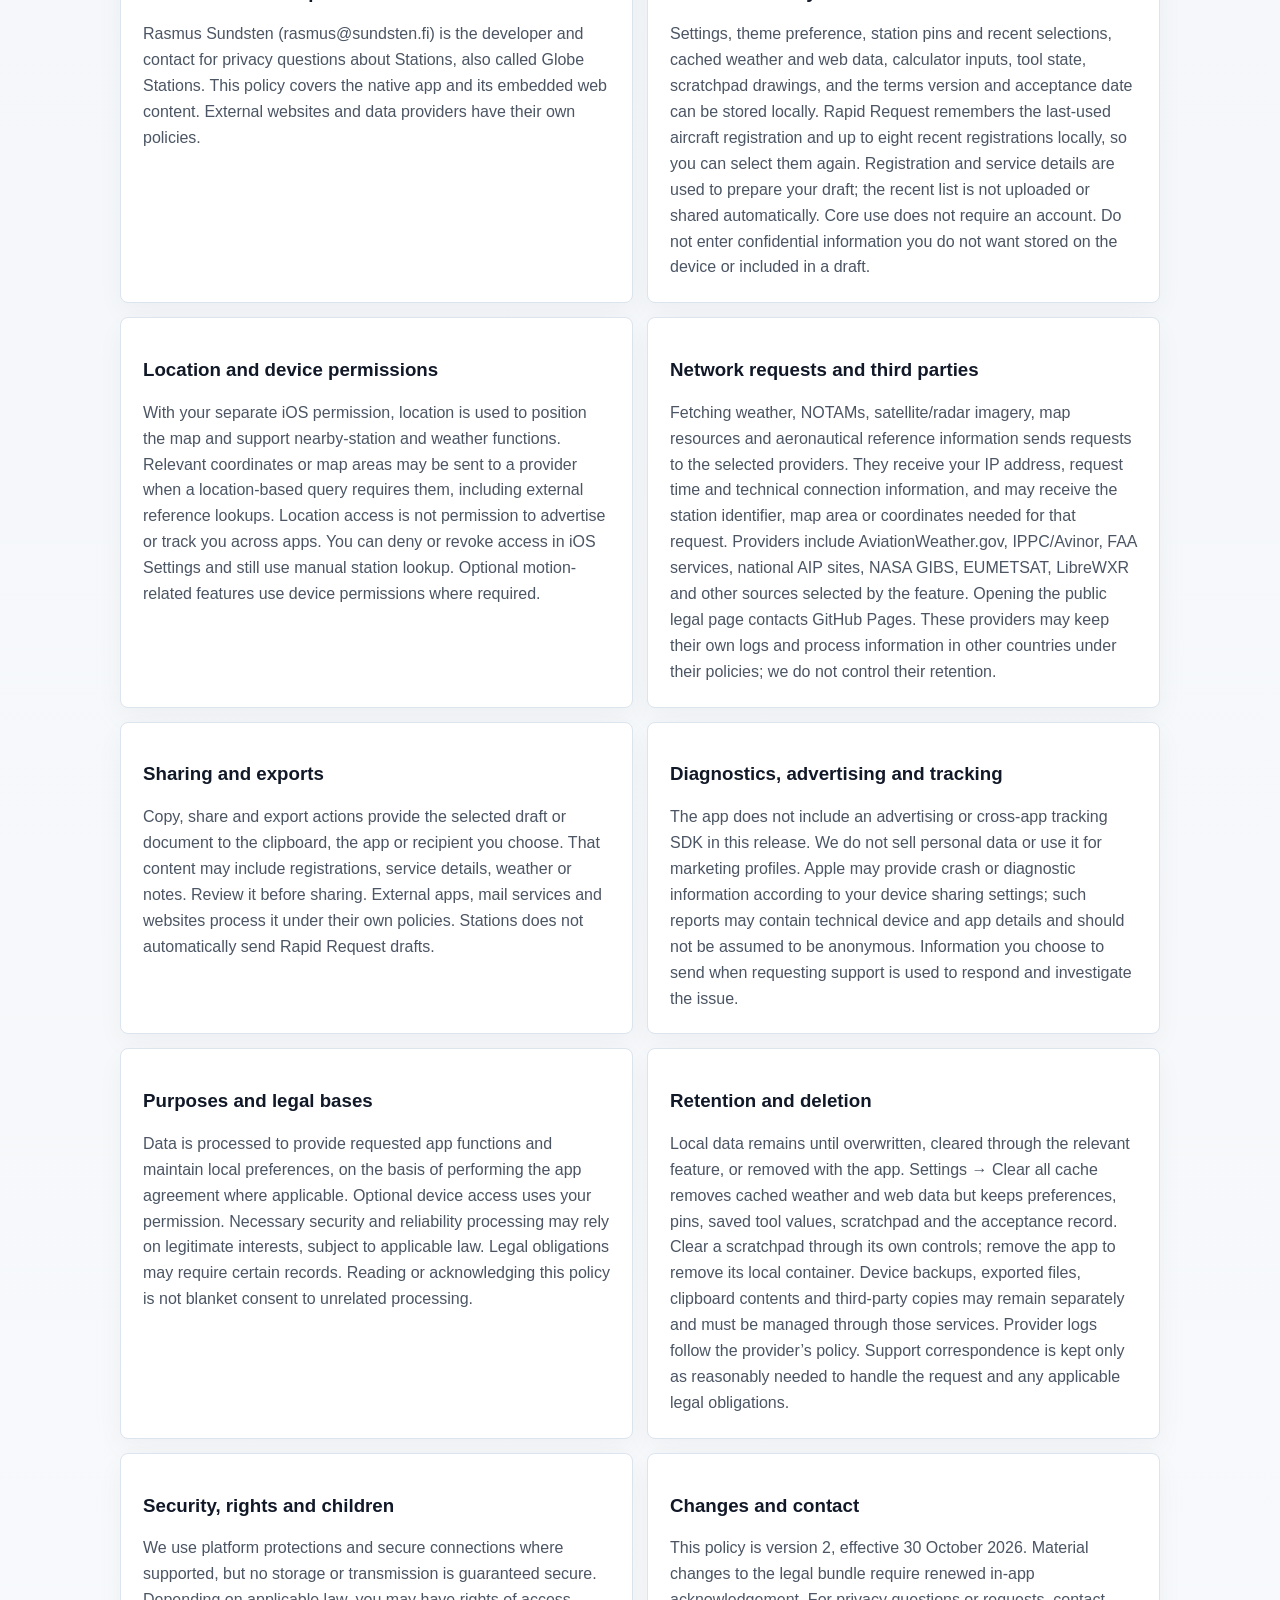
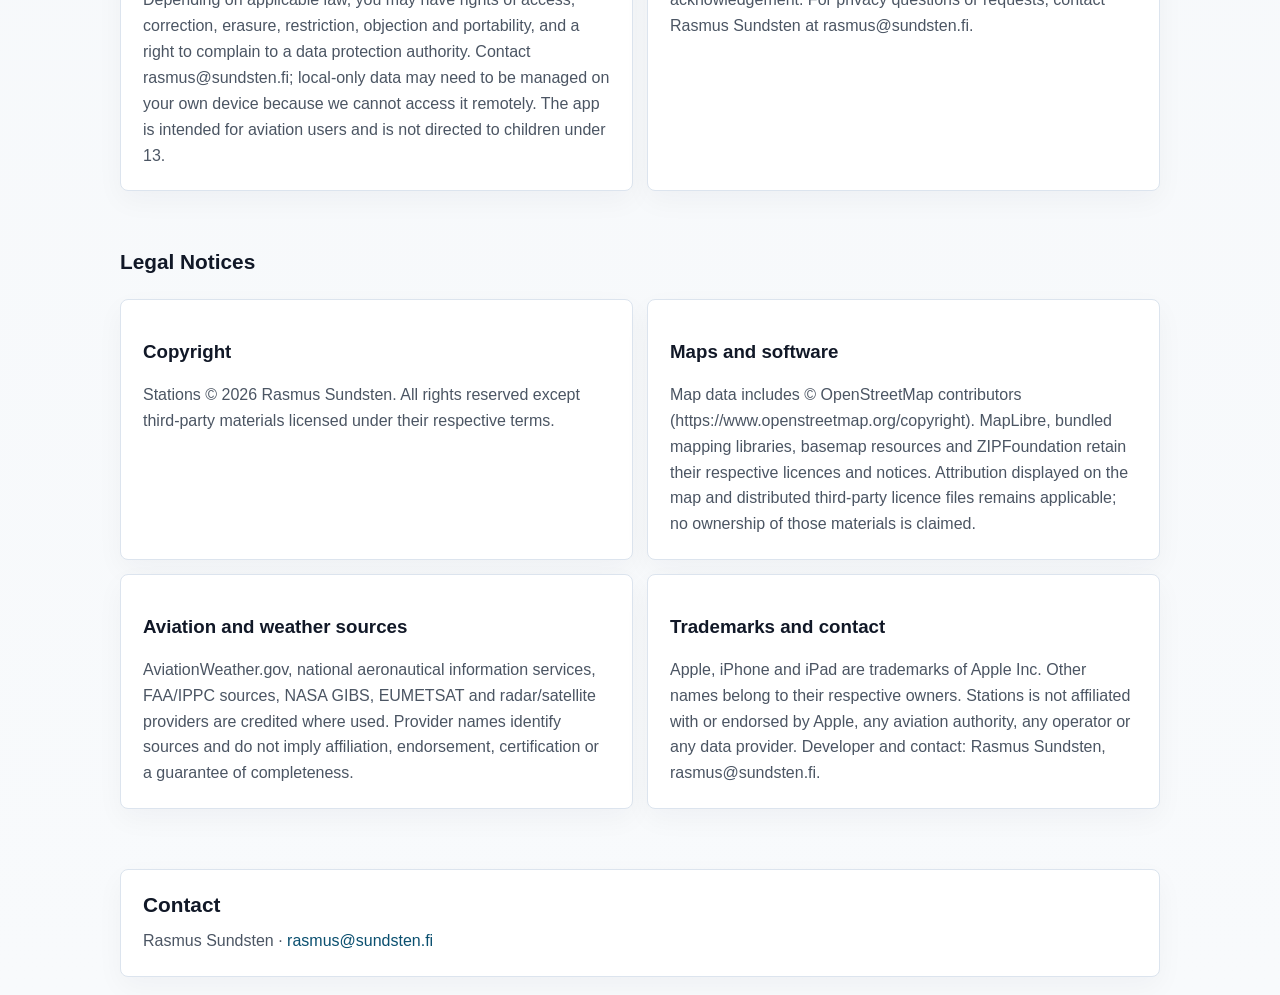
==== commit 3a56ade2: "Describe locally saved recent registrations in Stations privacy policy" ====
--- a/index.html
+++ b/index.html
@@ -1 +1 @@
-<!doctype html><html lang="en"><head><meta charset="utf-8"><meta name="viewport" content="width=device-width, initial-scale=1"><meta name="description" content="Stations privacy policy, end user licence agreement and aviation safety disclaimer."><title>Stations — Privacy and Terms</title><link rel="stylesheet" href="./styles.css"></head><body><header class="shell nav"><a class="brand" href="./"><img src="./assets/stations-icon.png" alt=""><span>Stations</span></a><nav class="nav-links" aria-label="Legal documents"><a href="#privacy">Privacy</a><a href="#eula">EULA</a><a href="#safety">Safety</a><a href="#contact">Contact</a></nav></header><main><section class="shell hero"><div class="hero-copy"><span class="pill">Privacy and terms</span><h1>Stations</h1><p class="lead">Aviation weather, maps, station lookup and reference tools. Read the privacy policy, licence and aviation safety disclaimer below. All documents are also available offline in Settings → About.</p><p class="meta">Version 1 · effective 30 October 2026</p><p><a href="./terms.txt">All terms as plain text</a> · <a href="./privacy_policy.txt">Privacy policy as plain text</a></p></div></section><section id="eula" class="shell policy"><h2>End User Licence Agreement</h2><div class="grid"><article class="card"><h3>1. Agreement</h3><p>This End User Licence Agreement (&quot;EULA&quot;) is a binding agreement between you and Rasmus Sundsten (&quot;we&quot;, &quot;us&quot;), and not with Apple Inc. or its affiliates (&quot;Apple&quot;). We, not Apple, are solely responsible for Stations (the &quot;app&quot;) and its content. The Limitation of Liability, the Aviation Safety Disclaimer and the Legal Notices form part of this EULA. By tapping &quot;Agree and continue&quot;, you accept this EULA and confirm that you have the legal capacity to do so. If you do not accept it, you may not use the app.</p></article><article class="card"><h3>2. Licence</h3><p>Subject to this EULA, we grant you a limited, personal, non-exclusive, non-transferable, non-sublicensable and revocable licence to use the app on Apple-branded devices that you own or control, as permitted by the Usage Rules in the Apple Media Services Terms and Conditions. The app is licensed, not sold. We and our licensors retain all right, title and interest in the app, including all intellectual property rights. All rights not expressly granted are reserved. Where Apple’s Usage Rules permit it, the app may also be accessed by accounts associated with you through Family Sharing, volume purchasing or Legacy Contacts.</p></article><article class="card"><h3>3. Restrictions</h3><p>You must not: rent, lease, lend, sell, distribute or sublicense the app; copy, modify, translate, decompile, reverse engineer, disassemble or create derivative works of it, except to the extent that applicable law expressly permits this despite this restriction; circumvent any technical measure; remove proprietary notices; or use the app unlawfully, to infringe anyone&#x27;s rights, or in breach of aviation law, your licence privileges or your operator&#x27;s procedures.</p></article><article class="card"><h3>4. Nature of the app</h3><p>Stations (also called Globe Stations) is an aviation weather awareness, station lookup, map and reference-tool companion. It is not certified, approved or endorsed by EASA, the FAA or any authority or operator, and is not an approved electronic flight bag, navigation, flight-planning, dispatch, de-icing decision or means-of-compliance system. Its maps, weather, NOTAMs, airport information, HOT estimates and calculations are advisory and may be incomplete, stale or wrong. The Aviation Safety Disclaimer forms part of this agreement.</p></article><article class="card"><h3>5. Your responsibilities</h3><p>You are responsible for verifying all inputs, units, dates, time zones, source validity and results against current official publications, aircraft manuals, fluid manufacturer guidance and your operator’s approved procedures. Do not use this app as the sole or primary basis for an operational decision. Keep independent backups of anything you need to retain. Review request drafts and exports before sharing them; the app does not guarantee that a recipient will receive or act on a request.</p></article><article class="card"><h3>6. Third-party services and data</h3><p>The app uses third-party aviation, weather, mapping and reference services, including AviationWeather.gov, national aeronautical information services, OpenStreetMap-derived maps and satellite/radar providers. Their terms, attribution and privacy rules apply. We do not control their accuracy, completeness, availability or retention practices. You must be authorised to access any external service you use. Sources or features may change or become unavailable.</p></article><article class="card"><h3>7. Updates, support and availability</h3><p>We have no obligation to provide updates, upgrades, maintenance or support, or to keep the app or any feature available, and we may change, suspend or discontinue the app or any feature at any time without notice or liability. Any updates are governed by this EULA unless accompanied by separate terms. We are solely responsible for any maintenance and support of the app to the extent required by applicable law. Apple has no obligation whatsoever to furnish any maintenance or support services with respect to the app.</p></article><article class="card"><h3>8. Disclaimer of warranties</h3><p>To the maximum extent permitted by applicable law, the app, its content and its output are provided &quot;as is&quot; and &quot;as available&quot;, with all faults and without warranty of any kind, and we expressly disclaim all warranties, conditions and representations, whether express, implied or statutory, including any implied warranties or conditions of merchantability, satisfactory quality, fitness for a particular purpose, accuracy, completeness, timeliness, quiet enjoyment and non-infringement. We do not warrant that the app will meet your requirements, be error-free, secure or uninterrupted, or that any defect will be corrected. No advice or information obtained from us or the app creates any warranty. In the event of any failure of the app to conform to any applicable warranty, you may notify Apple, and Apple will refund the purchase price for the app, if any; to the maximum extent permitted by applicable law, Apple will have no other warranty obligation whatsoever with respect to the app, and any other claims, losses, liabilities, damages, costs or expenses attributable to any failure to conform to any warranty are governed by this EULA and the Limitation of Liability.</p></article><article class="card"><h3>9. Limitation of liability</h3><p>Our liability is excluded and limited as set out in the Limitation of Liability.</p></article><article class="card"><h3>10. Indemnity</h3><p>To the maximum extent permitted by applicable law, you will indemnify, defend and hold harmless us and our affiliates, licensors and agents from and against all claims, losses, liabilities, damages, fines, costs and expenses (including reasonable legal fees) arising out of or relating to your use of the app, your reliance on its output, your data, your breach of this EULA or your violation of any law or the rights of any third party.</p></article><article class="card"><h3>11. Product claims</h3><p>You and we acknowledge that we, not Apple, are responsible for addressing any claims of you or any third party relating to the app or your possession and/or use of it, including: (i) product liability claims; (ii) any claim that the app fails to conform to any applicable legal or regulatory requirement; and (iii) claims arising under consumer protection, privacy or similar legislation. Any such responsibility is subject to this EULA and the Limitation of Liability.</p></article><article class="card"><h3>12. Intellectual property claims</h3><p>In the event of any third-party claim that the app or your possession and use of it infringes that third party&#x27;s intellectual property rights, we, not Apple, will be solely responsible for the investigation, defence, settlement and discharge of any such claim, subject to this EULA.</p></article><article class="card"><h3>13. Export control and sanctions</h3><p>You may not use or otherwise export or re-export the app except as authorised by United States law, European Union law and the laws of the jurisdiction in which you obtained it. You represent and warrant that you are not located in a country that is subject to a U.S. Government embargo or comprehensive EU sanctions, or that has been designated by the U.S. Government as a &quot;terrorist supporting&quot; country, and that you are not listed on any U.S. Government, EU or UN list of prohibited or restricted parties.</p></article><article class="card"><h3>14. Privacy</h3><p>The Privacy Policy included in the app and published at https://snokaninen.github.io/Globe/ describes local storage, optional location access, external data requests and exports. Acknowledging that policy does not grant location permission or consent to advertising; device permissions are separate and optional.</p></article><article class="card"><h3>15. Feedback</h3><p>If you send us suggestions or feedback, we may use them freely and without any obligation or compensation to you.</p></article><article class="card"><h3>16. Changes to these terms</h3><p>Material revisions are identified by a new terms version. The app presents that version for explicit acceptance before further use. If you do not accept it, stop using the app. The accepted version and date are stored on your device.</p></article><article class="card"><h3>17. Termination</h3><p>This EULA is effective until terminated. Your rights under it terminate automatically and without notice if you fail to comply with any of its terms, and we may terminate it at any time for any reason. On termination you must stop using the app and delete it. Sections 4 to 15 and 18 to 22 survive termination.</p></article><article class="card"><h3>18. Mandatory law</h3><p>Some jurisdictions do not allow certain disclaimers, exclusions or limitations, or grant rights that cannot be waived. In those jurisdictions, the relevant terms apply to the maximum extent permitted by applicable law and are otherwise limited to the minimum extent required.</p></article><article class="card"><h3>19. Governing law and disputes</h3><p>This agreement is governed by Finnish law, excluding conflict-of-law rules and the UN Convention on Contracts for the International Sale of Goods. Subject to mandatory law, disputes are submitted to the Helsinki District Court, Finland. If you are a consumer, this does not deprive you of non-waivable protections under the law of your habitual residence or of your right to bring proceedings in a competent court available under mandatory consumer law.</p></article><article class="card"><h3>20. Third-party beneficiary</h3><p>You and we acknowledge and agree that Apple and Apple&#x27;s subsidiaries are third-party beneficiaries of this EULA, and that, upon your acceptance of this EULA, Apple will have the right (and will be deemed to have accepted the right) to enforce this EULA against you as a third-party beneficiary thereof.</p></article><article class="card"><h3>21. Assignment</h3><p>You may not assign or transfer this EULA or any rights under it. We may assign or transfer it, in whole or in part, without your consent.</p></article><article class="card"><h3>22. General</h3><p>If any provision is held invalid or unenforceable, it will be enforced to the maximum extent permissible and the remaining provisions will remain in full force. Our failure to enforce any provision is not a waiver. This EULA is the entire agreement between you and us regarding the app and supersedes all prior understandings. The English version prevails over any translation.</p></article><article class="card"><h3>Contact</h3><p>Notices and questions: rasmus@sundsten.fi.</p></article></div></section><section id="liability" class="shell policy"><h2>Limitation of Liability</h2><div class="grid"><article class="card"><h3>Use at your own risk</h3><p>Stations assists awareness and reference work. It does not replace pilot-in-command judgement, a complete official briefing, certified instruments, aircraft documentation, manufacturer instructions or your operator’s approved procedures. Operational decisions and independent verification remain your responsibility.</p></article><article class="card"><h3>Exclusion</h3><p>To the maximum extent permitted by applicable law, in no event will we, our affiliates, licensors or agents be liable for any personal injury or for any direct, indirect, incidental, special, consequential, exemplary or punitive damages, or for any loss of profits, revenue, income, business, employment, licence, ratings or goodwill, loss or corruption of data or records, fines, penalties, sanctions or enforcement action by any authority or employer, or any damage arising from flight operations, weather assessment, de-icing, calculations or service requests, however caused, under any theory of liability, whether in contract, tort (including negligence), strict liability or otherwise, arising out of or relating to the app, its output or third-party data, or your use of or inability to use them, even if we have been advised of the possibility of such damages, and even if a remedy fails of its essential purpose.</p></article><article class="card"><h3>Cap</h3><p>To the maximum extent permitted by applicable law, our total aggregate liability for all damages arising out of or in connection with the app and this EULA will not exceed the amount you actually paid for the app, if any.</p></article><article class="card"><h3>Mandatory exceptions</h3><p>The above does not exclude or limit any liability that cannot be excluded or limited under applicable law, such as liability for death or personal injury caused by negligence, for fraud, for wilful misconduct or gross negligence, or under mandatory product liability law. Where the law does not permit liability for ordinary negligence in breach of an essential contractual obligation to be excluded, that liability is limited to the damage that was typical and foreseeable when you accepted this EULA.</p></article></div></section><section id="safety" class="shell policy"><h2>Aviation Safety Disclaimer</h2><div class="grid"><article class="card"><h3>Advisory information only</h3><p>Maps, station dots, weather overlays, METAR/TAF decoding, SIGMET/SIGWX displays, NOTAM summaries and airport opening information may be delayed, incomplete, inaccurate or unavailable. Cached information can remain visible after it becomes stale. Check the original source, issue time, validity, area and applicable time zone. Map and airport data are not for navigation.</p></article><article class="card"><h3>HOT and winter operations</h3><p>Holdover-time estimates and countdowns are reference aids, not authorisations to take off and not a determination that an aircraft is free of contamination. Results depend on the selected fluid, concentration, weather, precipitation intensity, temperature and start time. Verify the current approved tables, all limitations, actual conditions and required inspections. Fluid manufacturer instructions and your operator’s procedures prevail. A timer, notification or Live Activity may be delayed, suspended or unavailable.</p></article><article class="card"><h3>Calculators and temperature correction</h3><p>Fuel, density, time and temperature-correction results depend on entered units, assumptions, reference values, elevations and temperatures. A nearby weather observation may not represent conditions at the aircraft. Independently verify results against current approved aircraft performance and procedure data. No calculator result establishes adequate fuel, obstacle clearance or regulatory compliance.</p></article><article class="card"><h3>Scratchpad, requests and exports</h3><p>Scratchpad drawings and locally saved values are convenience aids and are not certified records. Rapid Request prepares a draft; check its registration, services, quantities, recipients and timing before copying or sharing. Generating, copying or sharing a draft is not confirmation of delivery, acceptance or service completion.</p></article><article class="card"><h3>Official sources take precedence</h3><p>Official aeronautical publications, current weather and NOTAM briefings, aircraft and fluid manufacturer documentation, regulations, and your operator’s approved manuals and procedures always take precedence. Do not use the app while doing so would distract from safe operation.</p></article></div></section><section id="privacy" class="shell policy"><h2>Privacy Policy</h2><div class="grid"><article class="card"><h3>Controller and scope</h3><p>Rasmus Sundsten (rasmus@sundsten.fi) is the developer and contact for privacy questions about Stations, also called Globe Stations. This policy covers the native app and its embedded web content. External websites and data providers have their own policies.</p></article><article class="card"><h3>Data stored on your device</h3><p>Settings, theme preference, station pins and recent selections, cached weather and web data, calculator inputs, tool state, scratchpad drawings, and the terms version and acceptance date can be stored locally. Aircraft registration and service details entered into Rapid Request are used to prepare your draft. Core use does not require an account. Do not enter confidential information you do not want stored on the device or included in a draft.</p></article><article class="card"><h3>Location and device permissions</h3><p>With your separate iOS permission, location is used to position the map and support nearby-station and weather functions. Relevant coordinates or map areas may be sent to a provider when a location-based query requires them, including external reference lookups. Location access is not permission to advertise or track you across apps. You can deny or revoke access in iOS Settings and still use manual station lookup. Optional motion-related features use device permissions where required.</p></article><article class="card"><h3>Network requests and third parties</h3><p>Fetching weather, NOTAMs, satellite/radar imagery, map resources and aeronautical reference information sends requests to the selected providers. They receive your IP address, request time and technical connection information, and may receive the station identifier, map area or coordinates needed for that request. Providers include AviationWeather.gov, IPPC/Avinor, FAA services, national AIP sites, NASA GIBS, EUMETSAT, LibreWXR and other sources selected by the feature. Opening the public legal page contacts GitHub Pages. These providers may keep their own logs and process information in other countries under their policies; we do not control their retention.</p></article><article class="card"><h3>Sharing and exports</h3><p>Copy, share and export actions provide the selected draft or document to the clipboard, the app or recipient you choose. That content may include registrations, service details, weather or notes. Review it before sharing. External apps, mail services and websites process it under their own policies. Stations does not automatically send Rapid Request drafts.</p></article><article class="card"><h3>Diagnostics, advertising and tracking</h3><p>The app does not include an advertising or cross-app tracking SDK in this release. We do not sell personal data or use it for marketing profiles. Apple may provide crash or diagnostic information according to your device sharing settings; such reports may contain technical device and app details and should not be assumed to be anonymous. Information you choose to send when requesting support is used to respond and investigate the issue.</p></article><article class="card"><h3>Purposes and legal bases</h3><p>Data is processed to provide requested app functions and maintain local preferences, on the basis of performing the app agreement where applicable. Optional device access uses your permission. Necessary security and reliability processing may rely on legitimate interests, subject to applicable law. Legal obligations may require certain records. Reading or acknowledging this policy is not blanket consent to unrelated processing.</p></article><article class="card"><h3>Retention and deletion</h3><p>Local data remains until overwritten, cleared through the relevant feature, or removed with the app. Settings → Clear all cache removes cached weather and web data but keeps preferences, pins, saved tool values, scratchpad and the acceptance record. Clear a scratchpad through its own controls; remove the app to remove its local container. Device backups, exported files, clipboard contents and third-party copies may remain separately and must be managed through those services. Provider logs follow the provider’s policy. Support correspondence is kept only as reasonably needed to handle the request and any applicable legal obligations.</p></article><article class="card"><h3>Security, rights and children</h3><p>We use platform protections and secure connections where supported, but no storage or transmission is guaranteed secure. Depending on applicable law, you may have rights of access, correction, erasure, restriction, objection and portability, and a right to complain to a data protection authority. Contact rasmus@sundsten.fi; local-only data may need to be managed on your own device because we cannot access it remotely. The app is intended for aviation users and is not directed to children under 13.</p></article><article class="card"><h3>Changes and contact</h3><p>This policy is version 1, effective 30 October 2026. Material changes to the legal bundle require renewed in-app acknowledgement. For privacy questions or requests, contact Rasmus Sundsten at rasmus@sundsten.fi.</p></article></div></section><section id="notices" class="shell policy"><h2>Legal Notices</h2><div class="grid"><article class="card"><h3>Copyright</h3><p>Stations © 2026 Rasmus Sundsten. All rights reserved except third-party materials licensed under their respective terms.</p></article><article class="card"><h3>Maps and software</h3><p>Map data includes © OpenStreetMap contributors (https://www.openstreetmap.org/copyright). MapLibre, bundled mapping libraries, basemap resources and ZIPFoundation retain their respective licences and notices. Attribution displayed on the map and distributed third-party licence files remains applicable; no ownership of those materials is claimed.</p></article><article class="card"><h3>Aviation and weather sources</h3><p>AviationWeather.gov, national aeronautical information services, FAA/IPPC sources, NASA GIBS, EUMETSAT and radar/satellite providers are credited where used. Provider names identify sources and do not imply affiliation, endorsement, certification or a guarantee of completeness.</p></article><article class="card"><h3>Trademarks and contact</h3><p>Apple, iPhone and iPad are trademarks of Apple Inc. Other names belong to their respective owners. Stations is not affiliated with or endorsed by Apple, any aviation authority, any operator or any data provider. Developer and contact: Rasmus Sundsten, rasmus@sundsten.fi.</p></article></div></section><section id="contact" class="shell band"><article class="card"><h2>Contact</h2><p>Rasmus Sundsten · <a href="mailto:rasmus@sundsten.fi">rasmus@sundsten.fi</a></p></article></section></main></body></html>+<!doctype html><html lang="en"><head><meta charset="utf-8"><meta name="viewport" content="width=device-width, initial-scale=1"><meta name="description" content="Stations privacy policy, end user licence agreement and aviation safety disclaimer."><title>Stations — Privacy and Terms</title><link rel="stylesheet" href="./styles.css"></head><body><header class="shell nav"><a class="brand" href="./"><img src="./assets/stations-icon.png" alt=""><span>Stations</span></a><nav class="nav-links" aria-label="Legal documents"><a href="#privacy">Privacy</a><a href="#eula">EULA</a><a href="#safety">Safety</a><a href="#contact">Contact</a></nav></header><main><section class="shell hero"><div class="hero-copy"><span class="pill">Privacy and terms</span><h1>Stations</h1><p class="lead">Aviation weather, maps, station lookup and reference tools. Read the privacy policy, licence and aviation safety disclaimer below. All documents are also available offline in Settings → About.</p><p class="meta">Version 2 · effective 30 October 2026</p><p><a href="./terms.txt">All terms as plain text</a> · <a href="./privacy_policy.txt">Privacy policy as plain text</a></p></div></section><section id="eula" class="shell policy"><h2>End User Licence Agreement</h2><div class="grid"><article class="card"><h3>1. Agreement</h3><p>This End User Licence Agreement (&quot;EULA&quot;) is a binding agreement between you and Rasmus Sundsten (&quot;we&quot;, &quot;us&quot;), and not with Apple Inc. or its affiliates (&quot;Apple&quot;). We, not Apple, are solely responsible for Stations (the &quot;app&quot;) and its content. The Limitation of Liability, the Aviation Safety Disclaimer and the Legal Notices form part of this EULA. By tapping &quot;Agree and continue&quot;, you accept this EULA and confirm that you have the legal capacity to do so. If you do not accept it, you may not use the app.</p></article><article class="card"><h3>2. Licence</h3><p>Subject to this EULA, we grant you a limited, personal, non-exclusive, non-transferable, non-sublicensable and revocable licence to use the app on Apple-branded devices that you own or control, as permitted by the Usage Rules in the Apple Media Services Terms and Conditions. The app is licensed, not sold. We and our licensors retain all right, title and interest in the app, including all intellectual property rights. All rights not expressly granted are reserved. Where Apple’s Usage Rules permit it, the app may also be accessed by accounts associated with you through Family Sharing, volume purchasing or Legacy Contacts.</p></article><article class="card"><h3>3. Restrictions</h3><p>You must not: rent, lease, lend, sell, distribute or sublicense the app; copy, modify, translate, decompile, reverse engineer, disassemble or create derivative works of it, except to the extent that applicable law expressly permits this despite this restriction; circumvent any technical measure; remove proprietary notices; or use the app unlawfully, to infringe anyone&#x27;s rights, or in breach of aviation law, your licence privileges or your operator&#x27;s procedures.</p></article><article class="card"><h3>4. Nature of the app</h3><p>Stations (also called Globe Stations) is an aviation weather awareness, station lookup, map and reference-tool companion. It is not certified, approved or endorsed by EASA, the FAA or any authority or operator, and is not an approved electronic flight bag, navigation, flight-planning, dispatch, de-icing decision or means-of-compliance system. Its maps, weather, NOTAMs, airport information, HOT estimates and calculations are advisory and may be incomplete, stale or wrong. The Aviation Safety Disclaimer forms part of this agreement.</p></article><article class="card"><h3>5. Your responsibilities</h3><p>You are responsible for verifying all inputs, units, dates, time zones, source validity and results against current official publications, aircraft manuals, fluid manufacturer guidance and your operator’s approved procedures. Do not use this app as the sole or primary basis for an operational decision. Keep independent backups of anything you need to retain. Review request drafts and exports before sharing them; the app does not guarantee that a recipient will receive or act on a request.</p></article><article class="card"><h3>6. Third-party services and data</h3><p>The app uses third-party aviation, weather, mapping and reference services, including AviationWeather.gov, national aeronautical information services, OpenStreetMap-derived maps and satellite/radar providers. Their terms, attribution and privacy rules apply. We do not control their accuracy, completeness, availability or retention practices. You must be authorised to access any external service you use. Sources or features may change or become unavailable.</p></article><article class="card"><h3>7. Updates, support and availability</h3><p>We have no obligation to provide updates, upgrades, maintenance or support, or to keep the app or any feature available, and we may change, suspend or discontinue the app or any feature at any time without notice or liability. Any updates are governed by this EULA unless accompanied by separate terms. We are solely responsible for any maintenance and support of the app to the extent required by applicable law. Apple has no obligation whatsoever to furnish any maintenance or support services with respect to the app.</p></article><article class="card"><h3>8. Disclaimer of warranties</h3><p>To the maximum extent permitted by applicable law, the app, its content and its output are provided &quot;as is&quot; and &quot;as available&quot;, with all faults and without warranty of any kind, and we expressly disclaim all warranties, conditions and representations, whether express, implied or statutory, including any implied warranties or conditions of merchantability, satisfactory quality, fitness for a particular purpose, accuracy, completeness, timeliness, quiet enjoyment and non-infringement. We do not warrant that the app will meet your requirements, be error-free, secure or uninterrupted, or that any defect will be corrected. No advice or information obtained from us or the app creates any warranty. In the event of any failure of the app to conform to any applicable warranty, you may notify Apple, and Apple will refund the purchase price for the app, if any; to the maximum extent permitted by applicable law, Apple will have no other warranty obligation whatsoever with respect to the app, and any other claims, losses, liabilities, damages, costs or expenses attributable to any failure to conform to any warranty are governed by this EULA and the Limitation of Liability.</p></article><article class="card"><h3>9. Limitation of liability</h3><p>Our liability is excluded and limited as set out in the Limitation of Liability.</p></article><article class="card"><h3>10. Indemnity</h3><p>To the maximum extent permitted by applicable law, you will indemnify, defend and hold harmless us and our affiliates, licensors and agents from and against all claims, losses, liabilities, damages, fines, costs and expenses (including reasonable legal fees) arising out of or relating to your use of the app, your reliance on its output, your data, your breach of this EULA or your violation of any law or the rights of any third party.</p></article><article class="card"><h3>11. Product claims</h3><p>You and we acknowledge that we, not Apple, are responsible for addressing any claims of you or any third party relating to the app or your possession and/or use of it, including: (i) product liability claims; (ii) any claim that the app fails to conform to any applicable legal or regulatory requirement; and (iii) claims arising under consumer protection, privacy or similar legislation. Any such responsibility is subject to this EULA and the Limitation of Liability.</p></article><article class="card"><h3>12. Intellectual property claims</h3><p>In the event of any third-party claim that the app or your possession and use of it infringes that third party&#x27;s intellectual property rights, we, not Apple, will be solely responsible for the investigation, defence, settlement and discharge of any such claim, subject to this EULA.</p></article><article class="card"><h3>13. Export control and sanctions</h3><p>You may not use or otherwise export or re-export the app except as authorised by United States law, European Union law and the laws of the jurisdiction in which you obtained it. You represent and warrant that you are not located in a country that is subject to a U.S. Government embargo or comprehensive EU sanctions, or that has been designated by the U.S. Government as a &quot;terrorist supporting&quot; country, and that you are not listed on any U.S. Government, EU or UN list of prohibited or restricted parties.</p></article><article class="card"><h3>14. Privacy</h3><p>The Privacy Policy included in the app and published at https://snokaninen.github.io/Globe/ describes local storage, optional location access, external data requests and exports. Acknowledging that policy does not grant location permission or consent to advertising; device permissions are separate and optional.</p></article><article class="card"><h3>15. Feedback</h3><p>If you send us suggestions or feedback, we may use them freely and without any obligation or compensation to you.</p></article><article class="card"><h3>16. Changes to these terms</h3><p>Material revisions are identified by a new terms version. The app presents that version for explicit acceptance before further use. If you do not accept it, stop using the app. The accepted version and date are stored on your device.</p></article><article class="card"><h3>17. Termination</h3><p>This EULA is effective until terminated. Your rights under it terminate automatically and without notice if you fail to comply with any of its terms, and we may terminate it at any time for any reason. On termination you must stop using the app and delete it. Sections 4 to 15 and 18 to 22 survive termination.</p></article><article class="card"><h3>18. Mandatory law</h3><p>Some jurisdictions do not allow certain disclaimers, exclusions or limitations, or grant rights that cannot be waived. In those jurisdictions, the relevant terms apply to the maximum extent permitted by applicable law and are otherwise limited to the minimum extent required.</p></article><article class="card"><h3>19. Governing law and disputes</h3><p>This agreement is governed by Finnish law, excluding conflict-of-law rules and the UN Convention on Contracts for the International Sale of Goods. Subject to mandatory law, disputes are submitted to the Helsinki District Court, Finland. If you are a consumer, this does not deprive you of non-waivable protections under the law of your habitual residence or of your right to bring proceedings in a competent court available under mandatory consumer law.</p></article><article class="card"><h3>20. Third-party beneficiary</h3><p>You and we acknowledge and agree that Apple and Apple&#x27;s subsidiaries are third-party beneficiaries of this EULA, and that, upon your acceptance of this EULA, Apple will have the right (and will be deemed to have accepted the right) to enforce this EULA against you as a third-party beneficiary thereof.</p></article><article class="card"><h3>21. Assignment</h3><p>You may not assign or transfer this EULA or any rights under it. We may assign or transfer it, in whole or in part, without your consent.</p></article><article class="card"><h3>22. General</h3><p>If any provision is held invalid or unenforceable, it will be enforced to the maximum extent permissible and the remaining provisions will remain in full force. Our failure to enforce any provision is not a waiver. This EULA is the entire agreement between you and us regarding the app and supersedes all prior understandings. The English version prevails over any translation.</p></article><article class="card"><h3>Contact</h3><p>Notices and questions: rasmus@sundsten.fi.</p></article></div></section><section id="liability" class="shell policy"><h2>Limitation of Liability</h2><div class="grid"><article class="card"><h3>Use at your own risk</h3><p>Stations assists awareness and reference work. It does not replace pilot-in-command judgement, a complete official briefing, certified instruments, aircraft documentation, manufacturer instructions or your operator’s approved procedures. Operational decisions and independent verification remain your responsibility.</p></article><article class="card"><h3>Exclusion</h3><p>To the maximum extent permitted by applicable law, in no event will we, our affiliates, licensors or agents be liable for any personal injury or for any direct, indirect, incidental, special, consequential, exemplary or punitive damages, or for any loss of profits, revenue, income, business, employment, licence, ratings or goodwill, loss or corruption of data or records, fines, penalties, sanctions or enforcement action by any authority or employer, or any damage arising from flight operations, weather assessment, de-icing, calculations or service requests, however caused, under any theory of liability, whether in contract, tort (including negligence), strict liability or otherwise, arising out of or relating to the app, its output or third-party data, or your use of or inability to use them, even if we have been advised of the possibility of such damages, and even if a remedy fails of its essential purpose.</p></article><article class="card"><h3>Cap</h3><p>To the maximum extent permitted by applicable law, our total aggregate liability for all damages arising out of or in connection with the app and this EULA will not exceed the amount you actually paid for the app, if any.</p></article><article class="card"><h3>Mandatory exceptions</h3><p>The above does not exclude or limit any liability that cannot be excluded or limited under applicable law, such as liability for death or personal injury caused by negligence, for fraud, for wilful misconduct or gross negligence, or under mandatory product liability law. Where the law does not permit liability for ordinary negligence in breach of an essential contractual obligation to be excluded, that liability is limited to the damage that was typical and foreseeable when you accepted this EULA.</p></article></div></section><section id="safety" class="shell policy"><h2>Aviation Safety Disclaimer</h2><div class="grid"><article class="card"><h3>Advisory information only</h3><p>Maps, station dots, weather overlays, METAR/TAF decoding, SIGMET/SIGWX displays, NOTAM summaries and airport opening information may be delayed, incomplete, inaccurate or unavailable. Cached information can remain visible after it becomes stale. Check the original source, issue time, validity, area and applicable time zone. Map and airport data are not for navigation.</p></article><article class="card"><h3>HOT and winter operations</h3><p>Holdover-time estimates and countdowns are reference aids, not authorisations to take off and not a determination that an aircraft is free of contamination. Results depend on the selected fluid, concentration, weather, precipitation intensity, temperature and start time. Verify the current approved tables, all limitations, actual conditions and required inspections. Fluid manufacturer instructions and your operator’s procedures prevail. A timer, notification or Live Activity may be delayed, suspended or unavailable.</p></article><article class="card"><h3>Calculators and temperature correction</h3><p>Fuel, density, time and temperature-correction results depend on entered units, assumptions, reference values, elevations and temperatures. A nearby weather observation may not represent conditions at the aircraft. Independently verify results against current approved aircraft performance and procedure data. No calculator result establishes adequate fuel, obstacle clearance or regulatory compliance.</p></article><article class="card"><h3>Scratchpad, requests and exports</h3><p>Scratchpad drawings and locally saved values are convenience aids and are not certified records. Rapid Request prepares a draft; check its registration, services, quantities, recipients and timing before copying or sharing. Generating, copying or sharing a draft is not confirmation of delivery, acceptance or service completion.</p></article><article class="card"><h3>Official sources take precedence</h3><p>Official aeronautical publications, current weather and NOTAM briefings, aircraft and fluid manufacturer documentation, regulations, and your operator’s approved manuals and procedures always take precedence. Do not use the app while doing so would distract from safe operation.</p></article></div></section><section id="privacy" class="shell policy"><h2>Privacy Policy</h2><div class="grid"><article class="card"><h3>Controller and scope</h3><p>Rasmus Sundsten (rasmus@sundsten.fi) is the developer and contact for privacy questions about Stations, also called Globe Stations. This policy covers the native app and its embedded web content. External websites and data providers have their own policies.</p></article><article class="card"><h3>Data stored on your device</h3><p>Settings, theme preference, station pins and recent selections, cached weather and web data, calculator inputs, tool state, scratchpad drawings, and the terms version and acceptance date can be stored locally. Rapid Request remembers the last-used aircraft registration and up to eight recent registrations locally, so you can select them again. Registration and service details are used to prepare your draft; the recent list is not uploaded or shared automatically. Core use does not require an account. Do not enter confidential information you do not want stored on the device or included in a draft.</p></article><article class="card"><h3>Location and device permissions</h3><p>With your separate iOS permission, location is used to position the map and support nearby-station and weather functions. Relevant coordinates or map areas may be sent to a provider when a location-based query requires them, including external reference lookups. Location access is not permission to advertise or track you across apps. You can deny or revoke access in iOS Settings and still use manual station lookup. Optional motion-related features use device permissions where required.</p></article><article class="card"><h3>Network requests and third parties</h3><p>Fetching weather, NOTAMs, satellite/radar imagery, map resources and aeronautical reference information sends requests to the selected providers. They receive your IP address, request time and technical connection information, and may receive the station identifier, map area or coordinates needed for that request. Providers include AviationWeather.gov, IPPC/Avinor, FAA services, national AIP sites, NASA GIBS, EUMETSAT, LibreWXR and other sources selected by the feature. Opening the public legal page contacts GitHub Pages. These providers may keep their own logs and process information in other countries under their policies; we do not control their retention.</p></article><article class="card"><h3>Sharing and exports</h3><p>Copy, share and export actions provide the selected draft or document to the clipboard, the app or recipient you choose. That content may include registrations, service details, weather or notes. Review it before sharing. External apps, mail services and websites process it under their own policies. Stations does not automatically send Rapid Request drafts.</p></article><article class="card"><h3>Diagnostics, advertising and tracking</h3><p>The app does not include an advertising or cross-app tracking SDK in this release. We do not sell personal data or use it for marketing profiles. Apple may provide crash or diagnostic information according to your device sharing settings; such reports may contain technical device and app details and should not be assumed to be anonymous. Information you choose to send when requesting support is used to respond and investigate the issue.</p></article><article class="card"><h3>Purposes and legal bases</h3><p>Data is processed to provide requested app functions and maintain local preferences, on the basis of performing the app agreement where applicable. Optional device access uses your permission. Necessary security and reliability processing may rely on legitimate interests, subject to applicable law. Legal obligations may require certain records. Reading or acknowledging this policy is not blanket consent to unrelated processing.</p></article><article class="card"><h3>Retention and deletion</h3><p>Local data remains until overwritten, cleared through the relevant feature, or removed with the app. Settings → Clear all cache removes cached weather and web data but keeps preferences, pins, saved tool values, scratchpad and the acceptance record. Clear a scratchpad through its own controls; remove the app to remove its local container. Device backups, exported files, clipboard contents and third-party copies may remain separately and must be managed through those services. Provider logs follow the provider’s policy. Support correspondence is kept only as reasonably needed to handle the request and any applicable legal obligations.</p></article><article class="card"><h3>Security, rights and children</h3><p>We use platform protections and secure connections where supported, but no storage or transmission is guaranteed secure. Depending on applicable law, you may have rights of access, correction, erasure, restriction, objection and portability, and a right to complain to a data protection authority. Contact rasmus@sundsten.fi; local-only data may need to be managed on your own device because we cannot access it remotely. The app is intended for aviation users and is not directed to children under 13.</p></article><article class="card"><h3>Changes and contact</h3><p>This policy is version 2, effective 30 October 2026. Material changes to the legal bundle require renewed in-app acknowledgement. For privacy questions or requests, contact Rasmus Sundsten at rasmus@sundsten.fi.</p></article></div></section><section id="notices" class="shell policy"><h2>Legal Notices</h2><div class="grid"><article class="card"><h3>Copyright</h3><p>Stations © 2026 Rasmus Sundsten. All rights reserved except third-party materials licensed under their respective terms.</p></article><article class="card"><h3>Maps and software</h3><p>Map data includes © OpenStreetMap contributors (https://www.openstreetmap.org/copyright). MapLibre, bundled mapping libraries, basemap resources and ZIPFoundation retain their respective licences and notices. Attribution displayed on the map and distributed third-party licence files remains applicable; no ownership of those materials is claimed.</p></article><article class="card"><h3>Aviation and weather sources</h3><p>AviationWeather.gov, national aeronautical information services, FAA/IPPC sources, NASA GIBS, EUMETSAT and radar/satellite providers are credited where used. Provider names identify sources and do not imply affiliation, endorsement, certification or a guarantee of completeness.</p></article><article class="card"><h3>Trademarks and contact</h3><p>Apple, iPhone and iPad are trademarks of Apple Inc. Other names belong to their respective owners. Stations is not affiliated with or endorsed by Apple, any aviation authority, any operator or any data provider. Developer and contact: Rasmus Sundsten, rasmus@sundsten.fi.</p></article></div></section><section id="contact" class="shell band"><article class="card"><h2>Contact</h2><p>Rasmus Sundsten · <a href="mailto:rasmus@sundsten.fi">rasmus@sundsten.fi</a></p></article></section></main></body></html>
